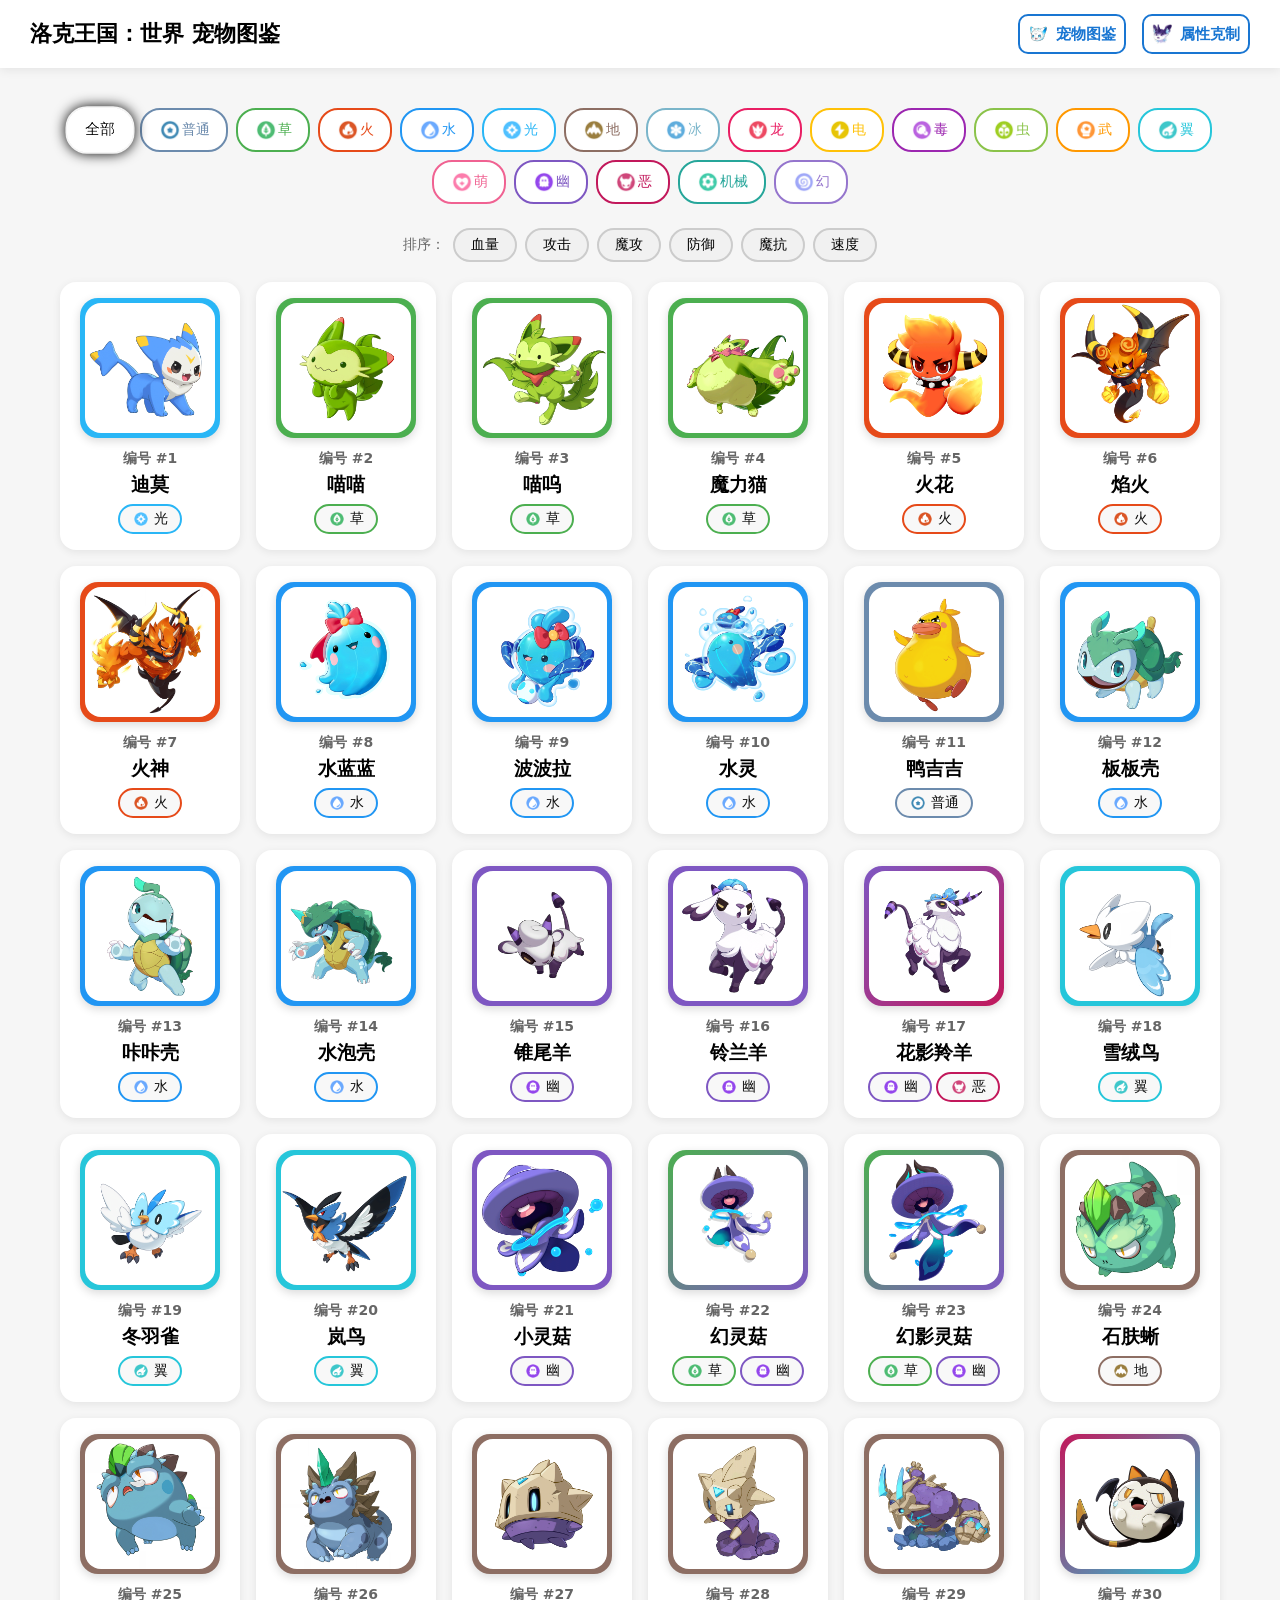
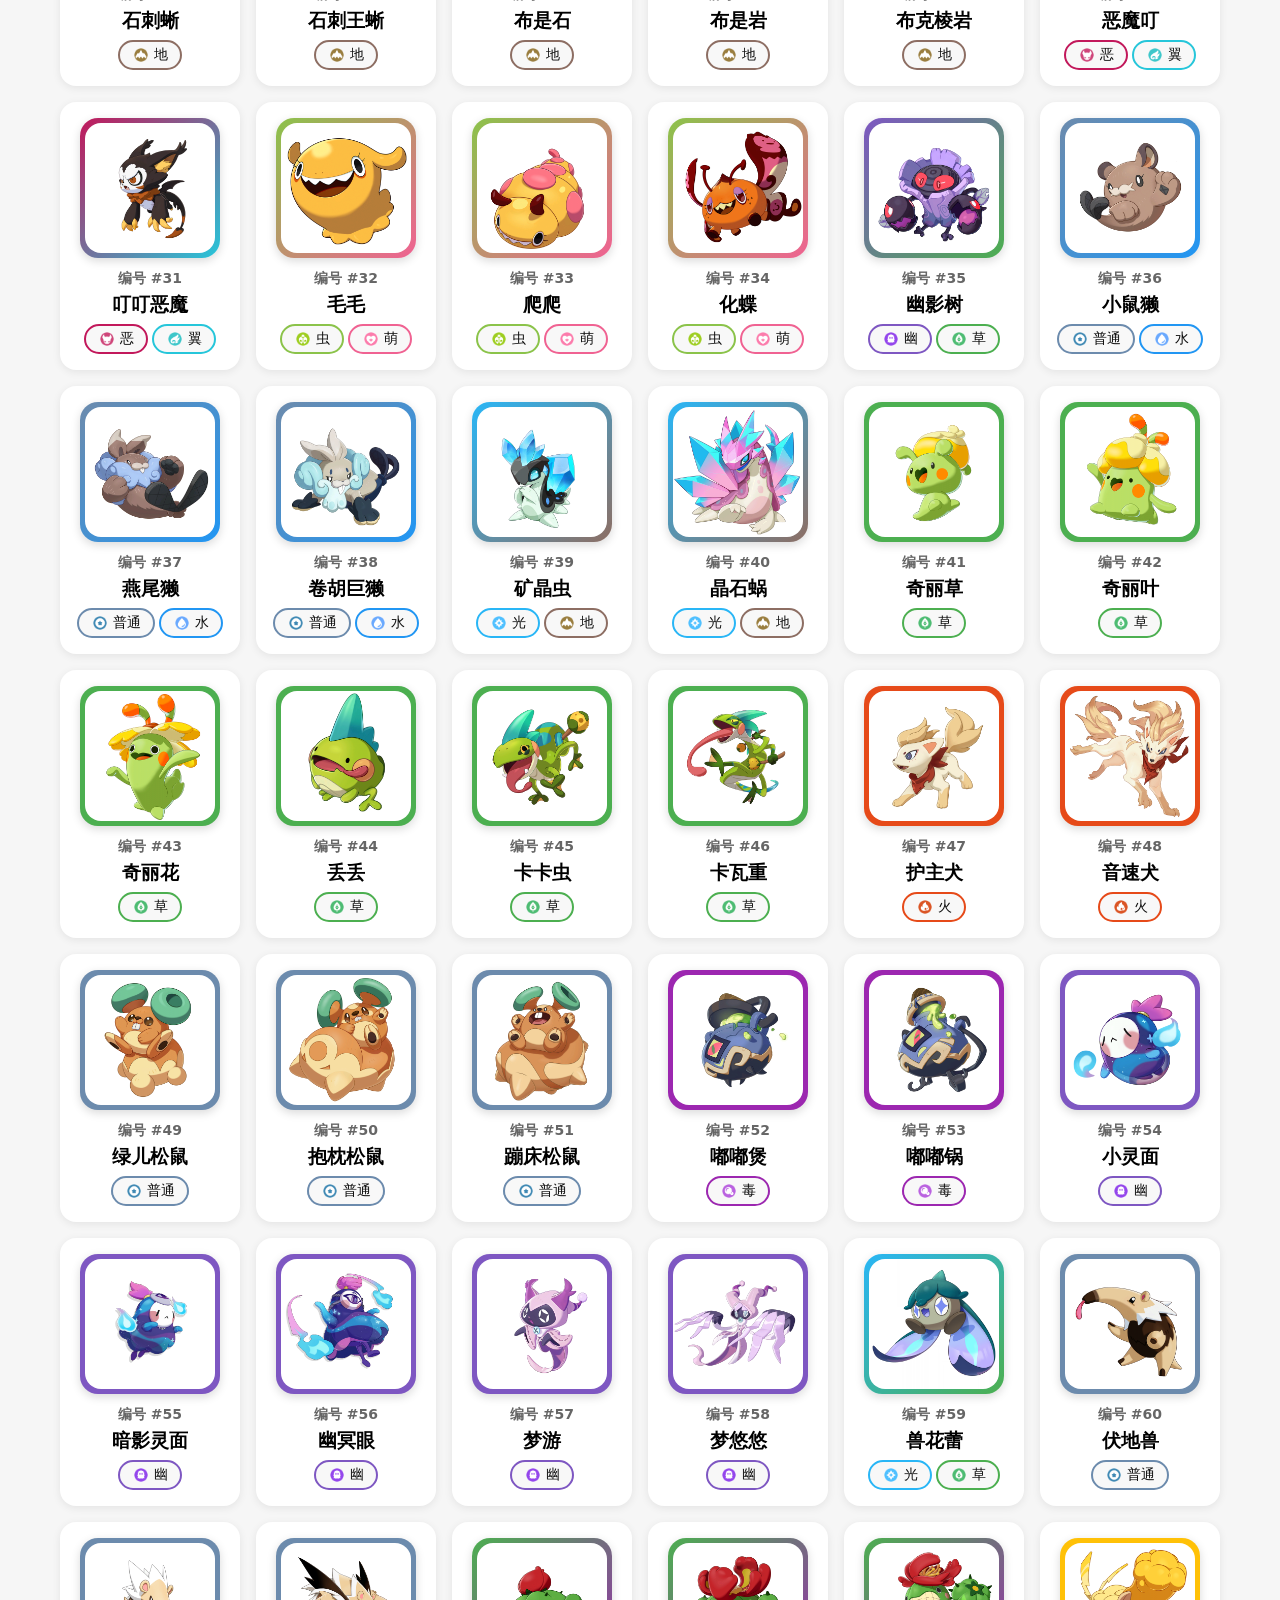
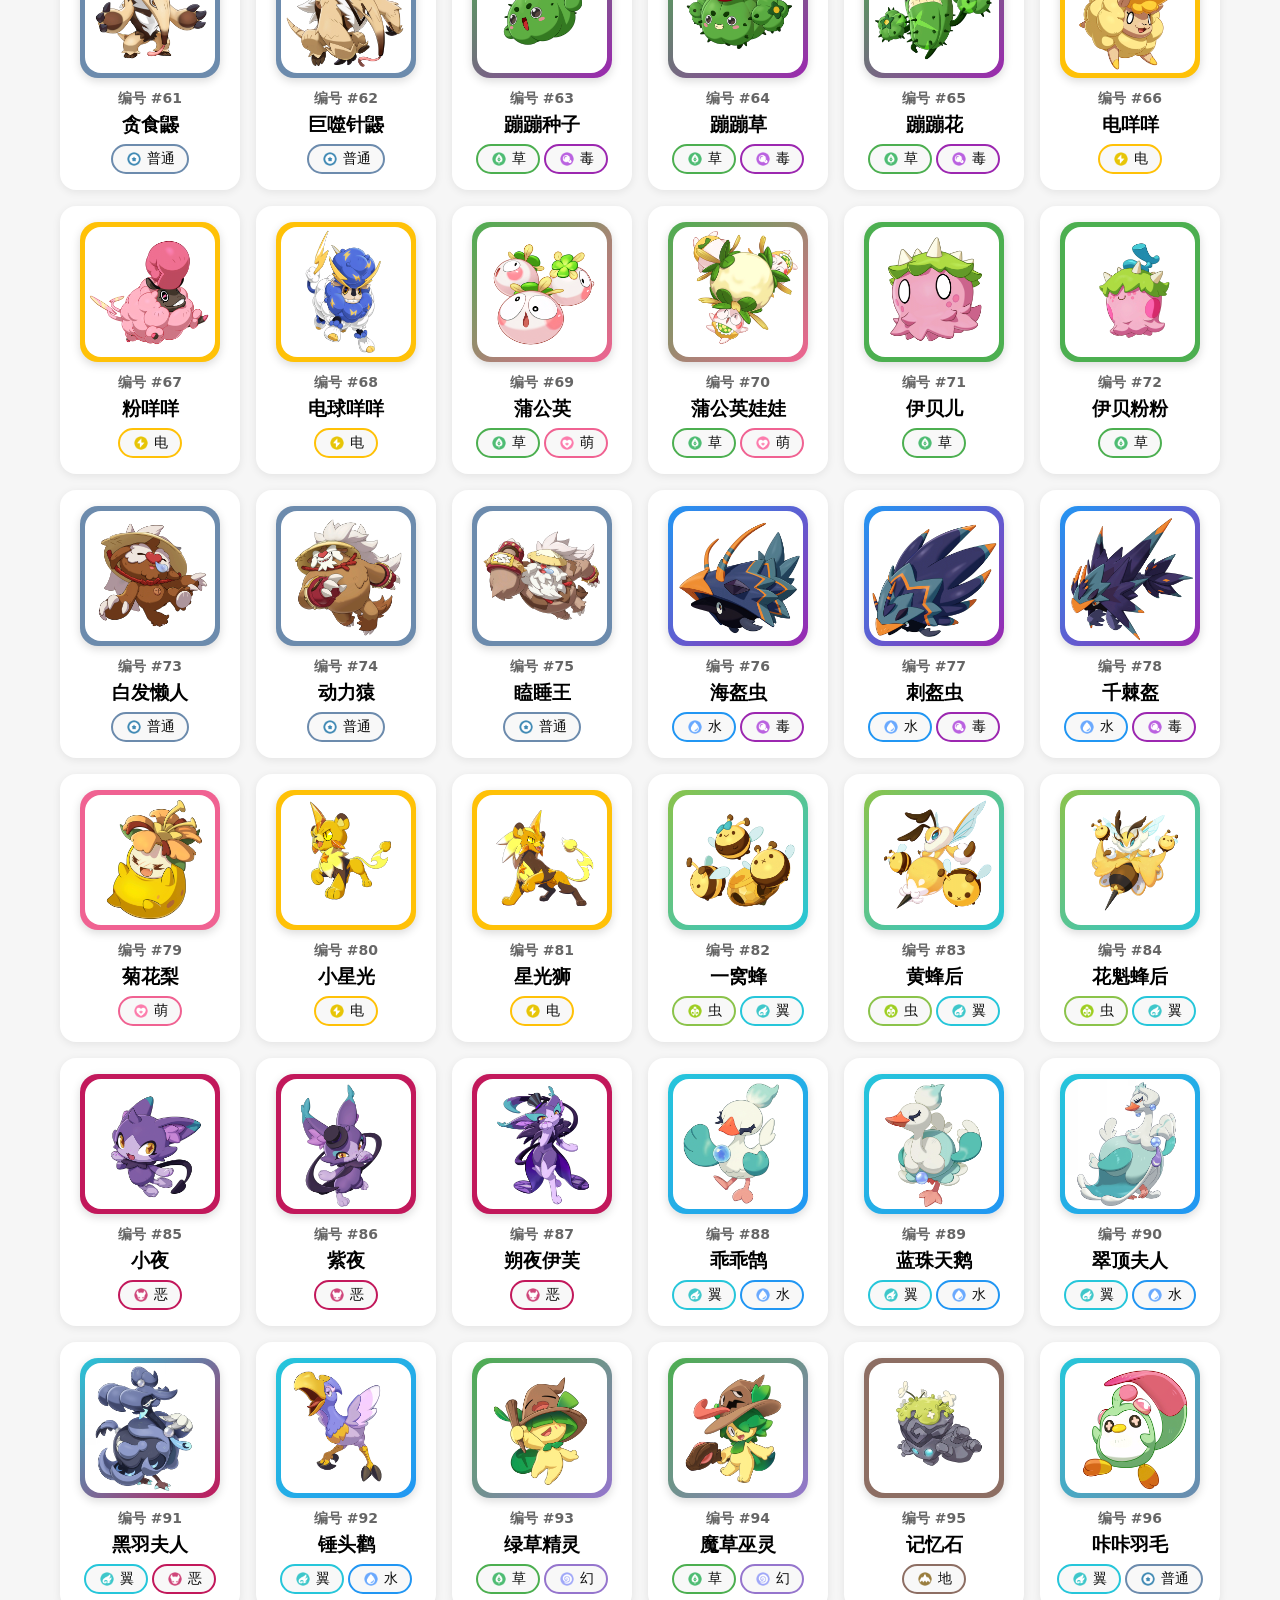
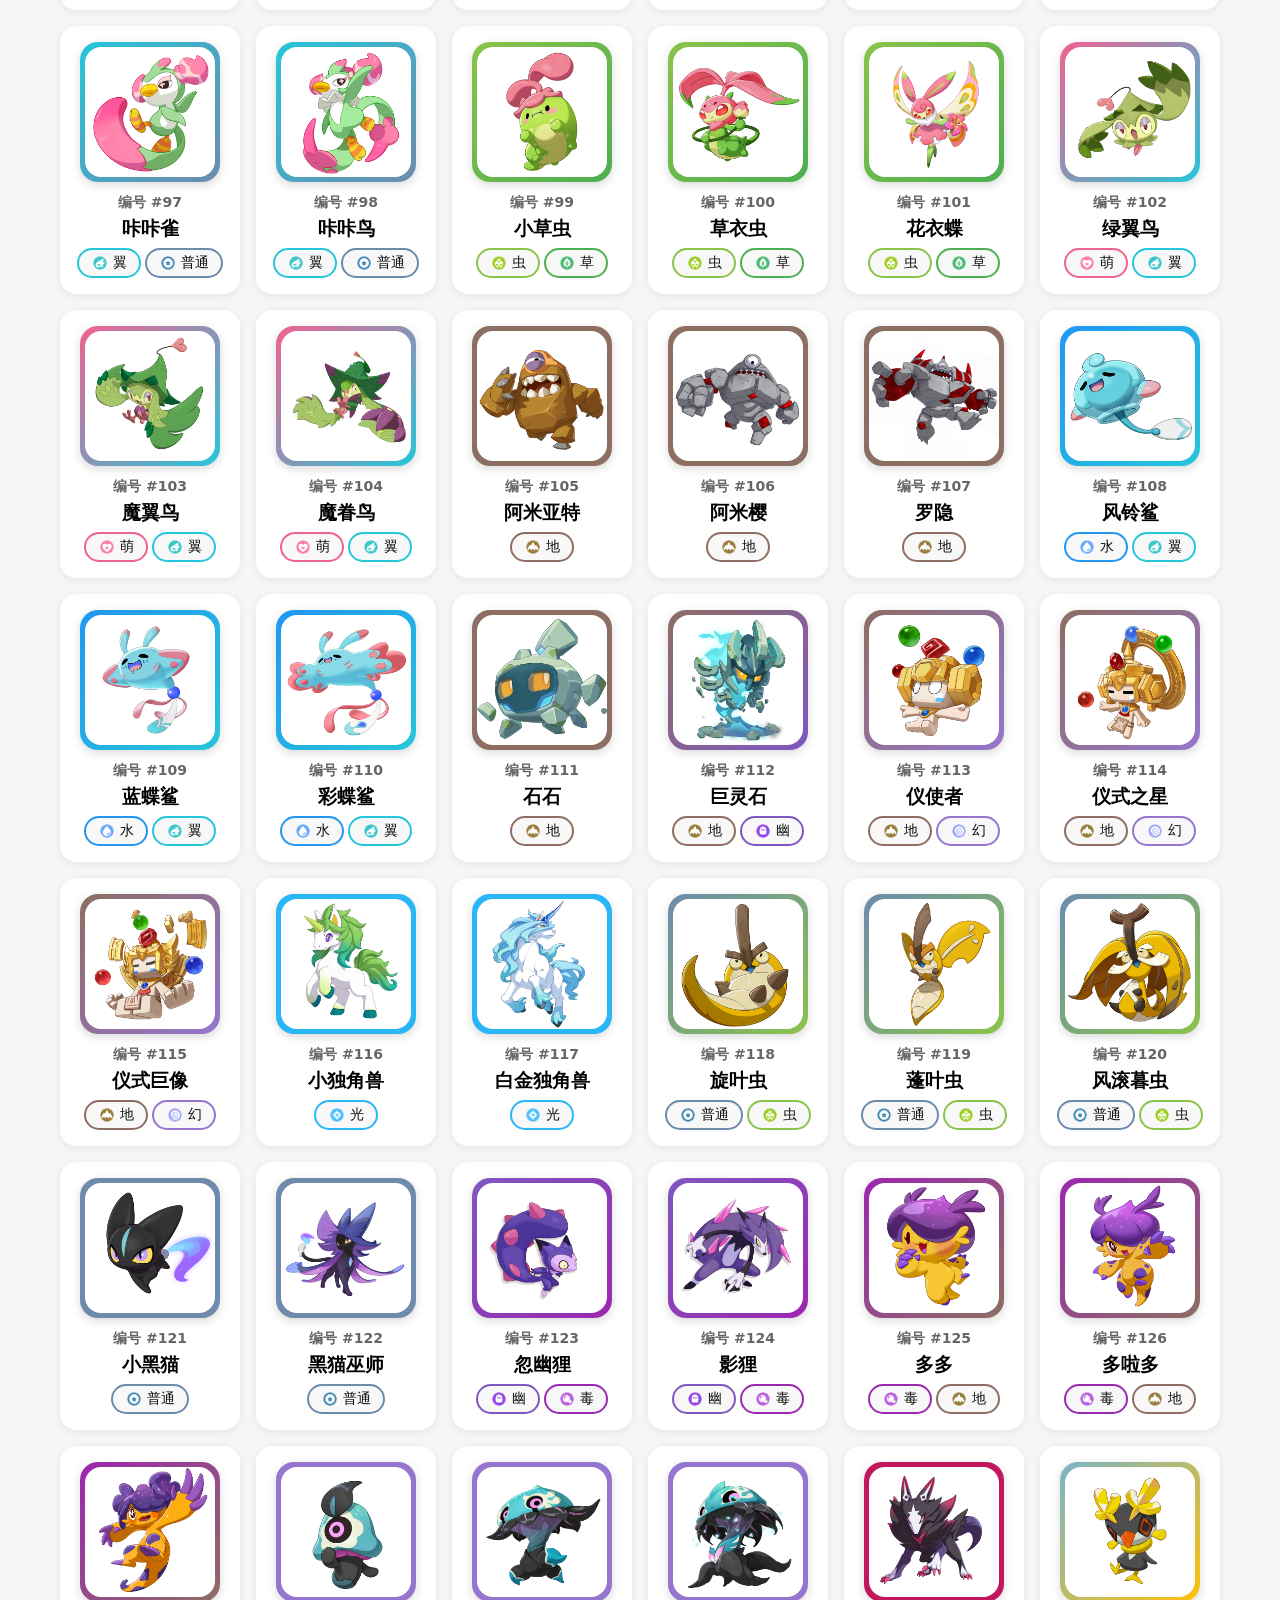
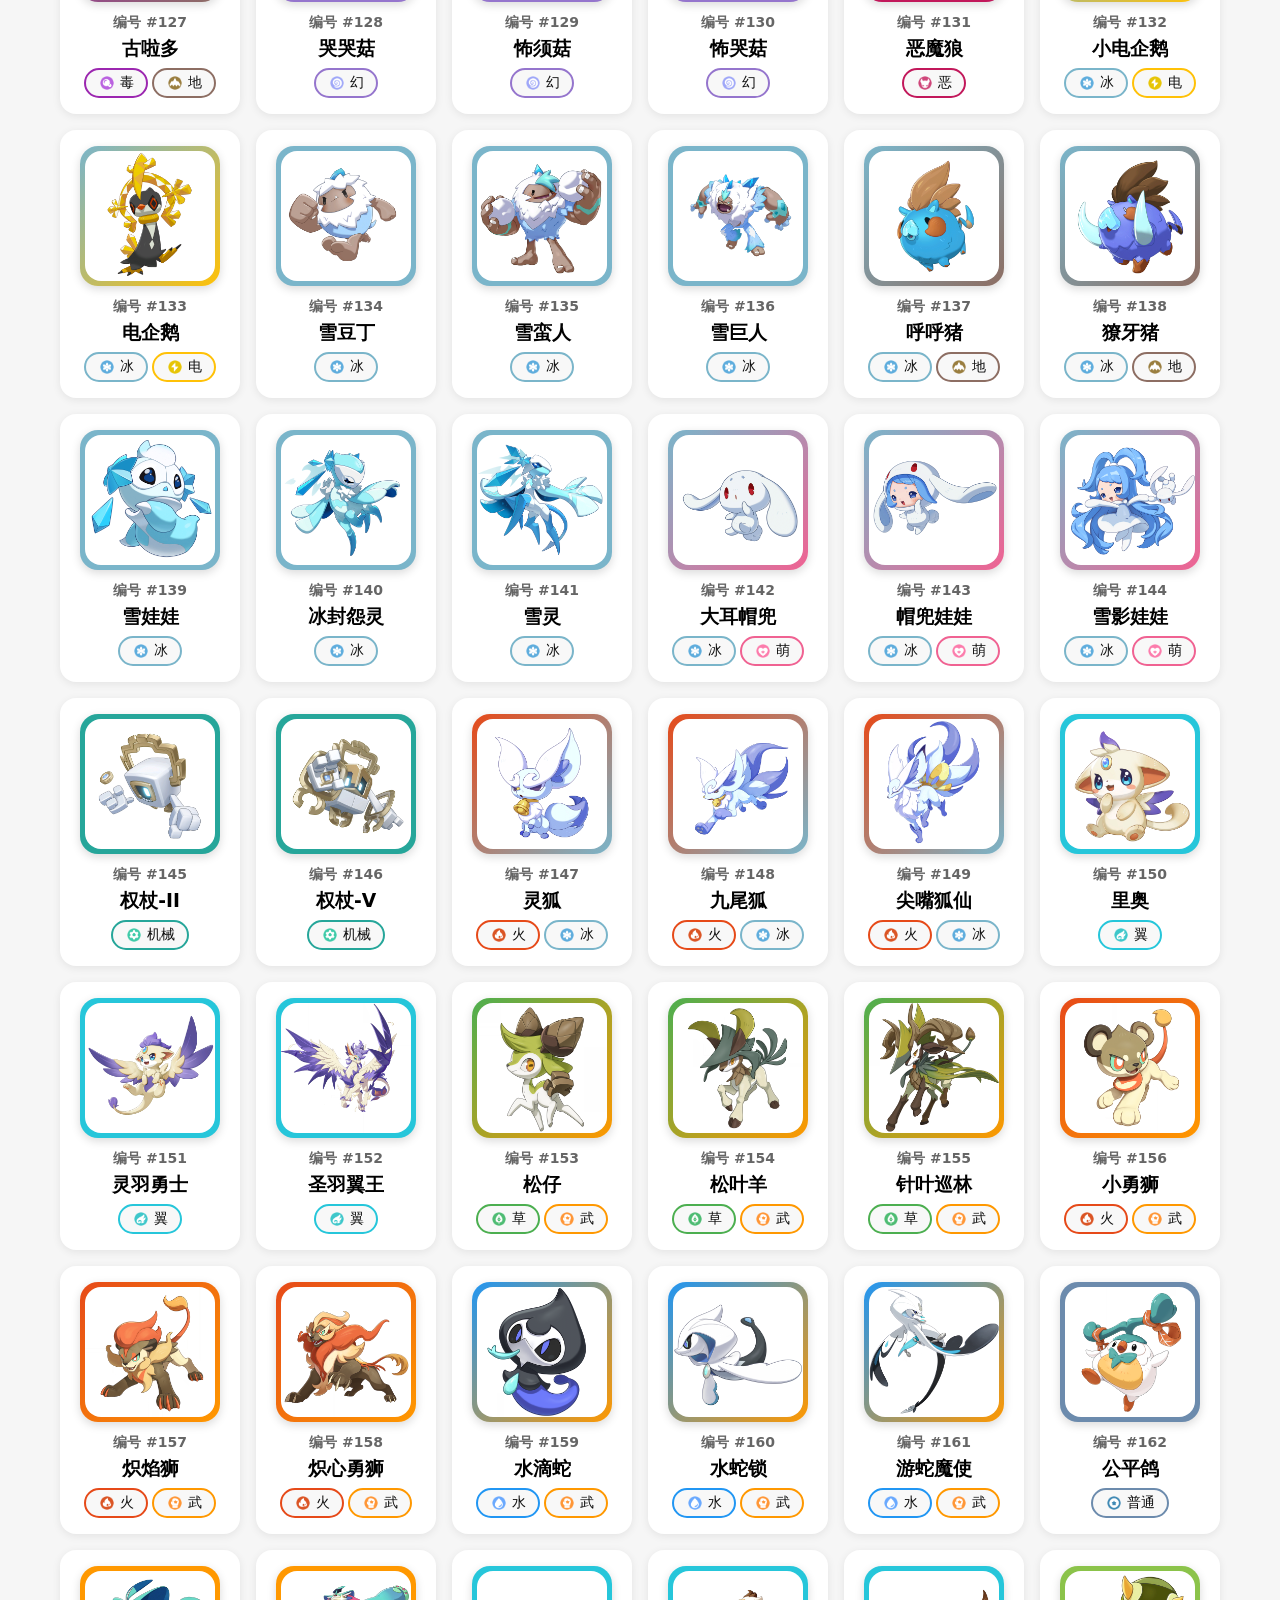
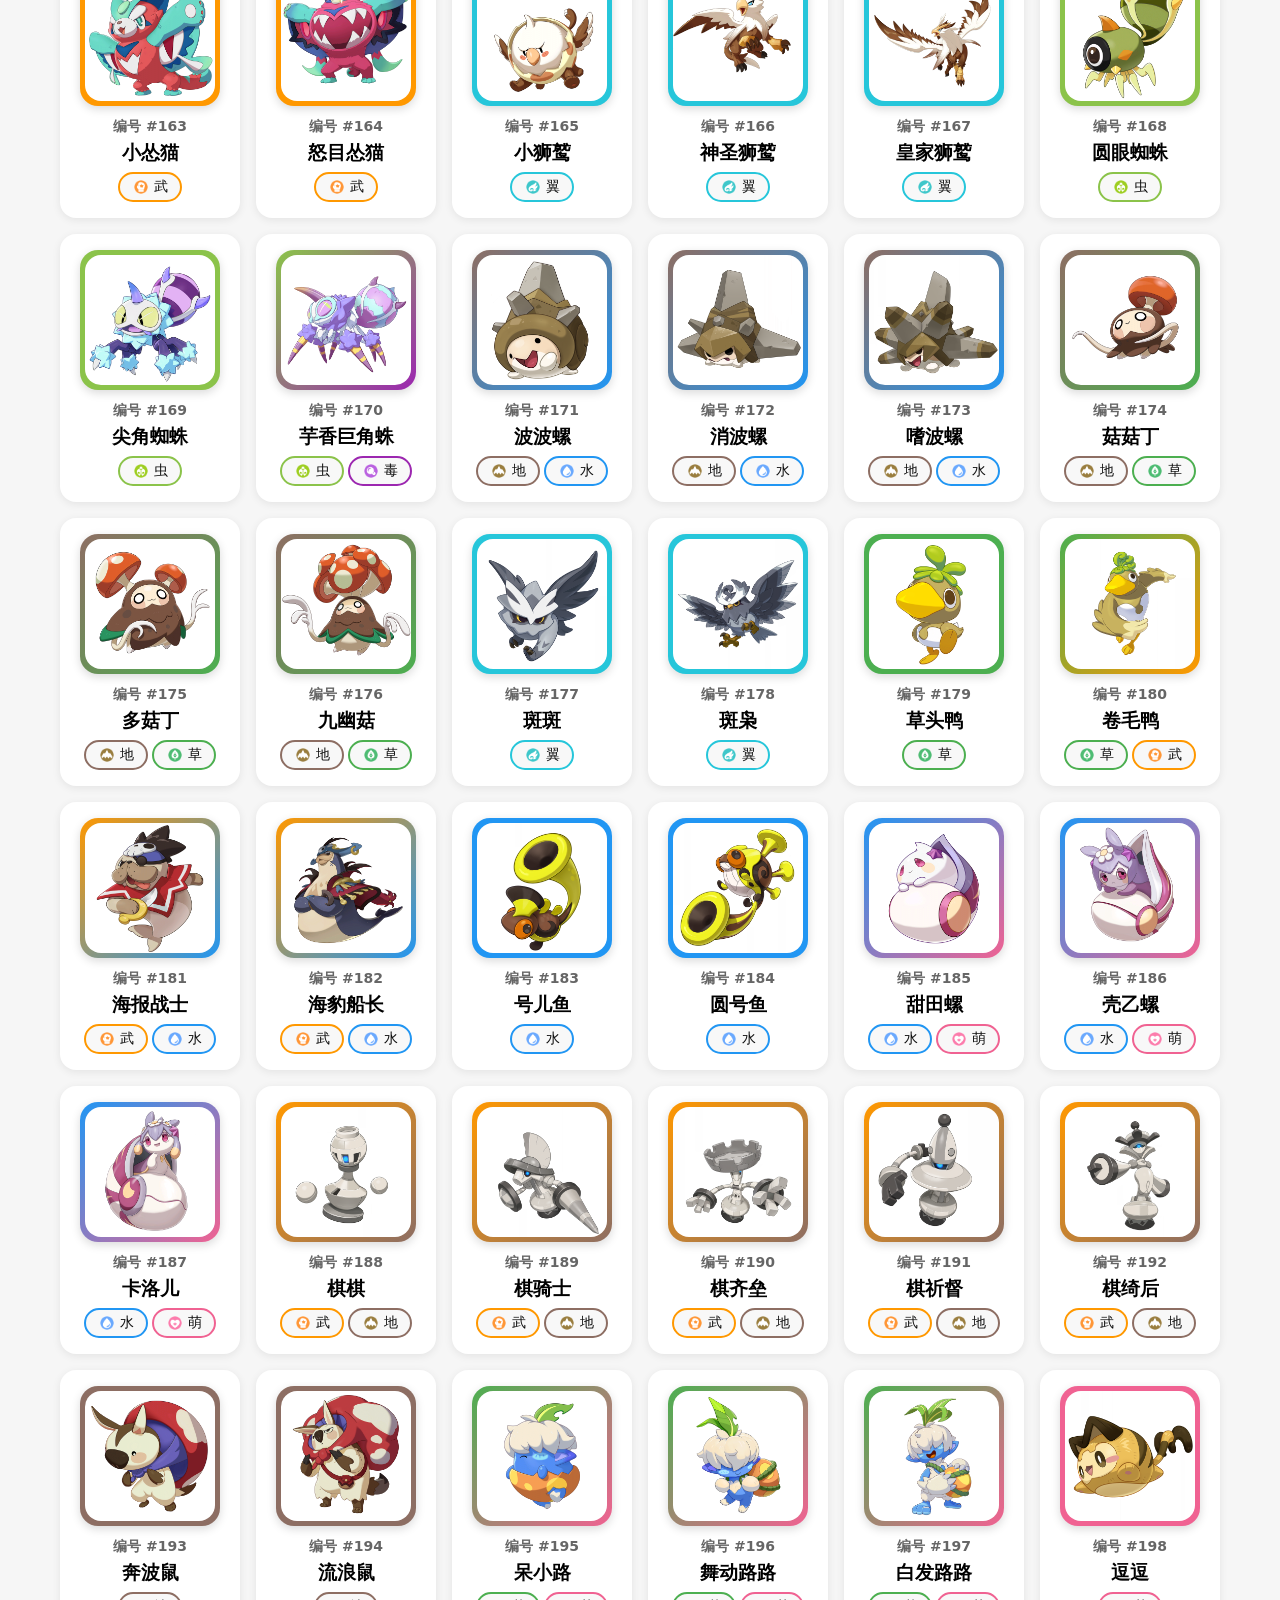
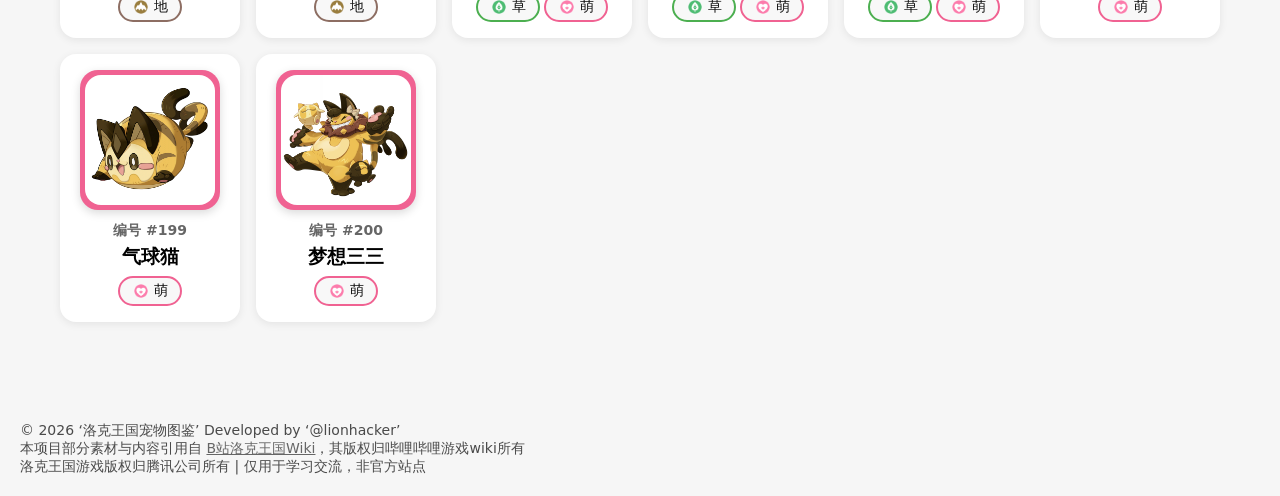
==== pet/index.html @ 96284b3b "11" ====
<!DOCTYPE html>
<html lang="zh-CN">
<head>
  <meta charset="UTF-8">
  <meta name="viewport" content="width=device-width, initial-scale=1.0">
  <title>洛克王国：世界 宠物图鉴</title>
  <link rel="stylesheet" href="style.css">

  <!-- favicon 小图标 -->
  <link rel="icon" href="public/leologo/leo_favicon.png" type="image/png">
  <link rel="shortcut icon" href="public/leologo/leo_favicon.png" type="image/png">

</head>
<body>

<!-- 顶部导航：左侧标题 + 右侧菜单 -->
<div class="top-bar">
  <h1>洛克王国：世界 宠物图鉴</h1>

  <div class="top-menu">
    <button class="top-menu-btn" onclick="location.href='index.html'">
      <img src="public/leologo/pet_icon.png" class="menu-icon" alt="图鉴">
      宠物图鉴
    </button>
    <button class="top-menu-btn" onclick="location.href='weakness.html'">
       <img src="public/leologo/element_icon.png" class="menu-icon">属性克制
    </button>
  </div>
</div>

<!-- 内容区域 -->
<div class="content">
  <div class="page-container">
    <div class="filter-bar" id="filterBar"></div>
    <div class="sort-bar" id="sortBar"></div>
    <div class="pet-grid" id="petGrid"></div>
  </div>
</div>

<script src="load-pets.js"></script>

<script>
const petList = [...petList1, ...petList2, ...petList3, ...petList4, ...petList5, ...petList6, ...petList7, ...petList8, ...petList9, ...petList10,
  ...petList11, ...petList12, ...petList13, ...petList14, ...petList15, ...petList16, ...petList17, ...petList18, ...petList19, ...petList20
];

let currentFilter = "全部";
let currentSort = { field: null, dir: "desc" };

const sortOptions = [
  { field: "hp",  label: "血量" },
  { field: "atk", label: "攻击" },
  { field: "mat", label: "魔攻" },
  { field: "def", label: "防御" },
  { field: "mdf", label: "魔抗" },
  { field: "spd", label: "速度" },
];

renderFilters();
renderSortBar();
renderPets(petList);

function renderFilters() {
  const bar = document.getElementById("filterBar");
  bar.innerHTML = "";
  allElements.forEach(el => {
    const btn = document.createElement("button");
    btn.className = "filter-btn";
    if (el !== "全部" && elementColors[el]) {
      btn.style.backgroundColor = "#fff";
      btn.style.color = elementColors[el];
      btn.style.border = `2px solid ${elementColors[el]}`;
      btn.innerHTML = `<img src="public/icons/${el}.png" class="filter-icon">${el}`;
    } else {
      btn.textContent = el;
      btn.style.border = `2px solid #ccc`;
    }
    btn.onclick = () => {
      document.querySelectorAll(".filter-btn").forEach(b => b.classList.remove("active"));
      btn.classList.add("active");
      currentFilter = el;
      applyFilterAndSort();
    };
    bar.appendChild(btn);
  });
  bar.querySelector(".filter-btn").classList.add("active");
}

function renderSortBar() {
  const bar = document.getElementById("sortBar");
  bar.innerHTML = '<span class="sort-label">排序：</span>';
  sortOptions.forEach(opt => {
    const btn = document.createElement("button");
    btn.className = "sort-btn";
    btn.dataset.field = opt.field;
    btn.innerHTML = opt.label + ' <span class="sort-arrow"></span>';
    btn.onclick = () => {
      if (currentSort.field === opt.field) {
        currentSort.dir = currentSort.dir === "desc" ? "asc" : "desc";
      } else {
        currentSort.field = opt.field;
        currentSort.dir = "desc";
      }
      updateSortButtons();
      applyFilterAndSort();
    };
    bar.appendChild(btn);
  });
}

function updateSortButtons() {
  document.querySelectorAll(".sort-btn").forEach(btn => {
    const arrow = btn.querySelector(".sort-arrow");
    if (btn.dataset.field === currentSort.field) {
      btn.classList.add("active");
      arrow.textContent = currentSort.dir === "desc" ? " ↓" : " ↑";
    } else {
      btn.classList.remove("active");
      arrow.textContent = "";
    }
  });
}

function applyFilterAndSort() {
  let list = petList;
  if (currentFilter !== "全部") {
    list = list.filter(p => {
      const el = p.element;
      return Array.isArray(el) ? el.includes(currentFilter) : el === currentFilter;
    });
  }
  if (currentSort.field) {
    const f = currentSort.field;
    const dir = currentSort.dir === "desc" ? -1 : 1;
    list = [...list].sort((a, b) => ((a[f] ?? 0) - (b[f] ?? 0)) * dir);
  }
  renderPets(list);
}

function renderPets(pets) {
  const grid = document.getElementById("petGrid");
  grid.innerHTML = "";
  pets.forEach(pet => {
    const card = document.createElement("div");
    card.className = "small-card";
    const elems = Array.isArray(pet.element) ? pet.element : [pet.element];
    const bg = elems.length === 1 ? elementColors[elems[0]] : `linear-gradient(135deg, ${elementColors[elems[0]]}, ${elementColors[elems[1]]})`;
    const statLabel = currentSort.field
      ? `<div class="card-sort-stat">${sortOptions.find(o=>o.field===currentSort.field).label} ${pet[currentSort.field] ?? "—"}</div>`
      : "";
    card.innerHTML = `
    <div class="avatar-box" style="background:${bg}">
      <img class="avatar" src="public/images/${pet.id}.png" alt="${pet.name}">
    </div>
    <h4>编号 #${pet.id}</h4>
    <h3>${pet.name}</h3>
    ${statLabel}
    <div style="display:flex;gap:4px;justify-content:center;margin-top:6px;flex-wrap:wrap">
      ${elems.map(e => `
      <span class="element" style="background:#f8f8f8; border:2px solid ${elementColors[e]}; color:#0e0e0e; display:inline-flex; align-items:center; gap:4px;">
        <img src="public/icons/${e}.png" class="element-icon">
        ${e}
      </span>
      `).join('')}
    </div>
  `;
    card.onclick = () => location.href = `detail.html?id=${pet.id}`;
    grid.appendChild(card);
  });
}

function filterPets(type) {
  currentFilter = type;
  applyFilterAndSort();
}
</script>

<!-- 版权声明 -->
<footer class="footer">
  <p>© 2026 ‘洛克王国宠物图鉴’ Developed by ‘@lionhacker’</p>
  <p>本项目部分素材与内容引用自 <a href="https://wiki.biligame.com/rocom/" target="_blank" style="color:#666;text-decoration:underline;">B站洛克王国Wiki</a>，其版权归哔哩哔哩游戏wiki所有</p>
  <p>洛克王国游戏版权归腾讯公司所有 | 仅用于学习交流，非官方站点</p>
</footer>

</body>
</html>
---- pet/style.css ----
/* ====================================== */
/* 全局基础样式 */
/* ====================================== */
* {
    margin: 0;
    padding: 0;
    box-sizing: border-box;
    font-family: system-ui, sans-serif;
}

body {
    background: #f6f6f6; /* 页面整体背景色 */
}

/* 页面最大宽度容器（居中） */
.page-container {
    max-width: 1200px;
    margin: 0 auto;
    padding: 20px;
}

/* ====================================== */
/* 顶部导航栏（左侧标题 + 右侧菜单） */
/* ====================================== */
.top-bar {
    display: flex;
    justify-content: space-between; /* 左右分开 */
    align-items: center;
    padding: 14px 30px;
    background: #fff;
    box-shadow: 0 2px 10px rgba(0, 0, 0, 0.08);
    position: sticky; /* 顶部悬浮 */
    top: 0;
    z-index: 99;
}

.top-bar h1 {
    font-size: 22px;
    margin: 0;
}

/* 顶部右侧菜单 */
.top-menu {
    display: flex;
    align-items: center;
    gap: 16px;
}

.top-menu-btn {
  display: flex;
  align-items: center;
  gap: 8px;
  padding: 8px;
  background: #fff;
  border: 2px solid #1976d2;
  color: #1976d2;
  border-radius: 10px;
  font-weight: bold;
  font-size: 15px;
  cursor: pointer;
  white-space: nowrap;
}
.top-menu-btn:hover {
  background: #f0f7ff;
}

.menu-icon {
    width: 20px;
    height: 20px;
    object-fit: contain;
}

/* ====================================== */
/* 主页内容区域 */
/* ====================================== */
.content {
    flex: 1;
    padding: 20px;
    overflow: auto;
}

/* ====================================== */
/* 宠物卡片样式 */
/* ====================================== */
.small-card {
    width: 100%;
    padding: 16px;
    background: #fff;
    border-radius: 16px;
    box-shadow: 0 2px 8px rgba(0, 0, 0, .08);
    cursor: pointer;
    transition: .2s;
}

.small-card:hover {
    transform: translateY(-4px); /* 悬浮上移效果 */
}

/* 宠物图片 */
.avatar {
    width: 130px;
    height: 130px;
    border-radius: 16px;
    object-fit: cover;
    background: #fff;
    display: block;
}

/* 宠物图片外框 */
.avatar-box {
    border-radius: 18px;
    padding: 5px;
    box-shadow: 0 3px 10px rgba(0, 0, 0, .15);
    width: fit-content;
    margin: 0 auto 12px;
}

/* 宠物卡片网格布局 */
.pet-grid {
    display: grid;
    grid-template-columns: repeat(auto-fill, minmax(160px, 1fr));
    gap: 16px;
    justify-content: center;
}

/* 卡片标题 */
.small-card h3 {
    text-align: center;
    width: 100%;
    margin: 4px 0 4px;
}

/* 卡片编号 */
.small-card h4 {
    font-size: 14px;
    color: #666;
    text-align: center;
    width: 100%;
}

/* ====================================== */
/* 属性标签样式 */
/* ====================================== */
.element {
    padding: 4px 12px;
    border-radius: 16px;
    color: #fff;
    font-size: 14px;
}

.element-icon {
    width: 18px;
    height: 18px;
    object-fit: contain;
    vertical-align: middle;
}

/* ====================================== */
/* 筛选栏样式 */
/* ====================================== */
.filter-bar {
    display: flex;
    flex-wrap: wrap;
    gap: 8px;
    justify-content: center;
    margin-bottom: 24px;
}

.filter-btn {
    padding: 8px 16px;
    font-size: 14px;
    border-radius: 20px;
    border: none;
    background: #f1f1f1;
    cursor: pointer;
    display: inline-flex;
    align-items: center;
    justify-content: center;
}

.filter-btn.active {
  filter: brightness(1.2);
  transform: scale(1.08);
  box-shadow: 0 0 12px currentColor;
}

.filter-icon {
    width: 24px;
    height: 24px;
    object-fit: contain;
}

.filter-btn:hover {
    filter: brightness(1.15);
    transform: scale(1.04);
}

/* ====================================== */
/* 排序栏样式 */
/* ====================================== */
.sort-bar {
    display: flex;
    flex-wrap: wrap;
    align-items: center;
    gap: 8px;
    justify-content: center;
    margin-bottom: 20px;
}

.sort-label {
    font-size: 14px;
    color: #666;
    font-weight: 500;
}

.sort-btn {
    padding: 6px 16px;
    font-size: 14px;
    border-radius: 20px;
    border: 2px solid #ccc;
    background: #f1f1f1;
    cursor: pointer;
    display: inline-flex;
    align-items: center;
    transition: .15s;
    font-weight: 500;
}

.sort-btn:hover {
    border-color: #1976d2;
    color: #1976d2;
    background: #f0f7ff;
}

.sort-btn.active {
    border-color: #1976d2;
    background: #1976d2;
    color: #fff;
    box-shadow: 0 2px 8px rgba(25, 118, 210, 0.35);
}

.sort-arrow {
    font-size: 13px;
}

.card-sort-stat {
    text-align: center;
    font-size: 13px;
    color: #1976d2;
    font-weight: bold;
    margin: 2px 0;
}

/* ====================================== */
/* 宠物详情页 整体样式 */
/* ====================================== */
.back-btn {
    padding: 8px 16px;
    border-radius: 12px;
    border: none;
    background: #333;
    color: #fff;
    cursor: pointer;
    margin-bottom: 20px;
    display: inline-block;
    text-decoration: none;
}

/* 详情页黑色卡片 */
.detail-card {
    background: #1a1a1d;
    color: #fff;
    padding: 36px;
    border-radius: 20px;
    max-width: 960px;
    margin: 0 auto;
    width: 100%;
}

/* 详情页布局：左右分栏 */
.pet-layout {
    display: flex;
    gap: 40px;
    align-items: flex-start;
    width: 100%;
}

.left-section {
    flex: 1;
    min-width: 0;
    width: 100%;
}

.right-section {
    flex: 1;
    min-width: 0;
    width: 100%;
}

.left-section h3,
.right-section h3,
.middle-section h3 {
    width: 100%;
    font-size: 18px;
    margin-bottom: 12px;
    padding-bottom: 6px;
    border-bottom: 1px solid #444;
}

/* ====================================== */
/* 宠物名称 + 属性行 */
/* ====================================== */
.name-row {
    display: flex;
    align-items: center;
    justify-content: center;
    gap: 10px;
    margin: 12px 0;
}

.pet-name {
    font-size: 24px;
}

/* ====================================== */
/* 特性（天赋）模块 */
/* ====================================== */
.trait-box {
    background: #2a2a2e;
    padding: 12px;
    border-radius: 10px;
    width: 100%;
    text-align: left;
    align-items: center;
}

.trait-name {
    font-weight: bold;
    font-size: 16px;
}

.trait-desc {
    font-size: 14px;
    color: #ccc;
    margin-top: 4px;
}

.trait-icon {
    width: 70px;
    height: 70px;
    object-fit: contain;
    vertical-align: middle;
}

/* ====================================== */
/* 种族值 3D 雷达图 */
/* ====================================== */
.stat-radar-3d {
    position: relative;
    width: 100%;
    height: 220px;
    display: flex;
    align-items: center;
    justify-content: center;
    background: #2a2a2e;
    border-radius: 20px;
    margin-bottom: 20px;
}

/* 六边形网格线 */
.radar-grid {
    position: absolute;
    width: 150px;
    height: 150px;
    background: repeating-conic-gradient(#8b8b8b 0 1deg, transparent 1deg 60deg);
    -webkit-mask: radial-gradient(circle 1px, transparent 99%, #fff 100%);
    mask: radial-gradient(circle 1px, transparent 99%, #fff 100%);
    border-radius: 50%;
    border: 2px solid #8b8b8b;
    z-index: 1;
}

/* 蓝色属性覆盖区域 */
.radar-area {
    position: absolute;
    width: 120px;
    height: 120px;
    clip-path: polygon(
        50% calc(50% - var(--hp)),
        calc(50% + var(--mat)*0.866) calc(50% - var(--mat)*0.5),
        calc(50% + var(--mdf)*0.866) calc(50% + var(--mdf)*0.5),
        50% calc(50% + var(--spd)),
        calc(50% - var(--def)*0.866) calc(50% + var(--def)*0.5),
        calc(50% - var(--atk)*0.866) calc(50% - var(--atk)*0.5)
    );
    background: #4a9eff;
    opacity: 0.6;
    z-index: 2;
}

/* 雷达图标注（血量、攻击等） */
.radar-label {
    position: absolute;
    font-size: 14px;
    color: #dddddd;
    font-weight: 500;
    z-index: 3;
    transform: translate(-50%, -50%);
    white-space: nowrap;
    width: max-content;
}

.label-hp  { top: 7.5%; left: 50%; }
.label-mat { top: 27.5%; left: 72.5%; }
.label-mdf { top: 72.5%; left: 72.5%; }
.label-spd { top: 92.5%; left: 50%; }
.label-def { top: 72.5%; left: 27.5%; }
.label-atk { top: 27.5%; left: 27.5%; }

/* 种族值下方数字长条 */
.stat-numbers-bar {
    background: #2a2a2e;
    padding: 10px 12px;
    border-radius: 10px;
    display: flex;
    justify-content: space-between;
    flex-wrap: wrap;
    gap: 6px;
    font-size: 13px;
    color: #eee;
}

/* ====================================== */
/* 技能列表样式 */
/* ====================================== */
.middle-section {
    margin-top: 30px;
    width: 100%;
}

.skills-grid {
    display: grid;
    grid-template-columns: 1fr 1fr;
    gap: 12px;
    width: 100%;
}

.skill-item {
    background: #2a2a2e;
    padding: 12px;
    border-radius: 8px;
    width: 100%;
    min-width: 0;
}

.skill-name {
    font-weight: bold;
    font-size: 15px;
}

.skill-icon {
    width: 50px;
    height: 50px;
    object-fit: contain;
    vertical-align: middle;
}

.skill-desc {
    font-size: 12px;
    color: #ccc;
    margin-top: 4px;
}

/* ====================================== */
/* 属性克制页面专用样式 */
/* ====================================== */
.weakness-layout {
  display: flex;
  width: 100%;
  min-height: 80vh;
  border-radius: 20px;
  overflow: hidden;
}

/* 左侧 30% */
.weakness-left {
  width: 30%;
  background: #1a1a1d;
  color: #fff;
  padding: 20px;
  border-right: 2px solid #333;
  padding: 20px;
  box-sizing: border-box;
}

/* 右侧 70% */
.weakness-right {
  width: 70%;
  background: #111;
  display: flex;
  align-items: center;
  justify-content: center;
  position: relative;
  padding: 20px;
  box-sizing: border-box;
}


/* 进攻/防守切换 */
.mode-bar {
  margin: 16px 0;
}
.mode-btn {
  padding: 8px 16px;
  margin: 0 4px;
  border-radius: 8px;
  border: 1px solid #666;
  background: #2a2a2e;
  color: #fff;
  cursor: pointer;
}
.mode-btn.active {
  background: #ff9f43;
}

/* 克制说明 */
.legend {
  position: absolute;
  top: 10px;
  left: 15px;
  display: flex;
  gap: 14px;
  font-size: 14px;
  color: #e5e5e5;
  z-index: 10;
  border: 1px solid #666;
  padding: 4px 8px;
  border-radius: 8px;
}
.legend-item {
  display: flex;
  align-items: center;
  gap: 6px;
}
.line {
  width: 16px;
  height: 3px;
  border-radius: 2px;
}
.line.very {
  background: #ff4444;
}
.line.not {
  background: #33bb55;
}

/* 环形布局容器 */
.circle-wrap {
  width: 100%;
  height: 100%;
  aspect-ratio: 1 / 1;
  position: relative;
  flex-shrink: 0;
}
.circle-center {
  position: absolute;
  left: 50%;
  top: 50%;
  width: 80px;
  height: 80px;
  transform: translate(-50%, -50%);
  display: flex;
  align-items: center;
  justify-content: center;
}
.center-img {
  width: 100%;
  height: 100%;
  object-fit: contain;
}
.circle-item {
  position: absolute;
  width: 70px;
  height: 70px;
  transform: translate(-50%, -50%);
}

/* 箭头线条基础样式 */
.arrow {
  position: absolute;
  width: 2px;
}

/* 克制箭头：红色 */
.arrow.very-effective {
  background: #ff5252;
}
/* 抵抗箭头：绿色 */
.arrow.not-effective {
  background: #4cd964;
}

/* 箭头三角（统一样式） */
.arrow-head {
  position: absolute;
  top: 0;
  left: -4px;
  width: 0;
  height: 0;
  border-left: 5px solid transparent;
  border-right: 5px solid transparent;
}
/* 红色箭头头 */
.arrow-head.very-effective {
  border-top: 10px solid #ff5252;
}
/* 绿色箭头头 */
.arrow-head.not-effective {
  border-top: 10px solid #4cd964;
}

/* ====================================== */
/* 底部版权信息 */
/* ====================================== */
.footer {
    text-align: left;
    padding: 20px;
    color: #4a4a4a;
    margin-top: 40px;
    font-size: 14px;
}


/* ====================================== */
/* 移动端响应式适配 */
/* ====================================== */
@media (max-width: 768px) {
    .pet-layout {
        flex-direction: column;
        align-items: center;
        width: 100%;
    }

    .detail-card {
        padding: 20px;
    }

    .left-section,
    .right-section {
        width: 100%;
    }

    .skills-grid {
        grid-template-columns: 1fr;
    }

    .weakness-layout {
    flex-direction: column;
    min-height: unset;
    }

    .weakness-left,
    .weakness-right {
        width: 100%;
    }
}
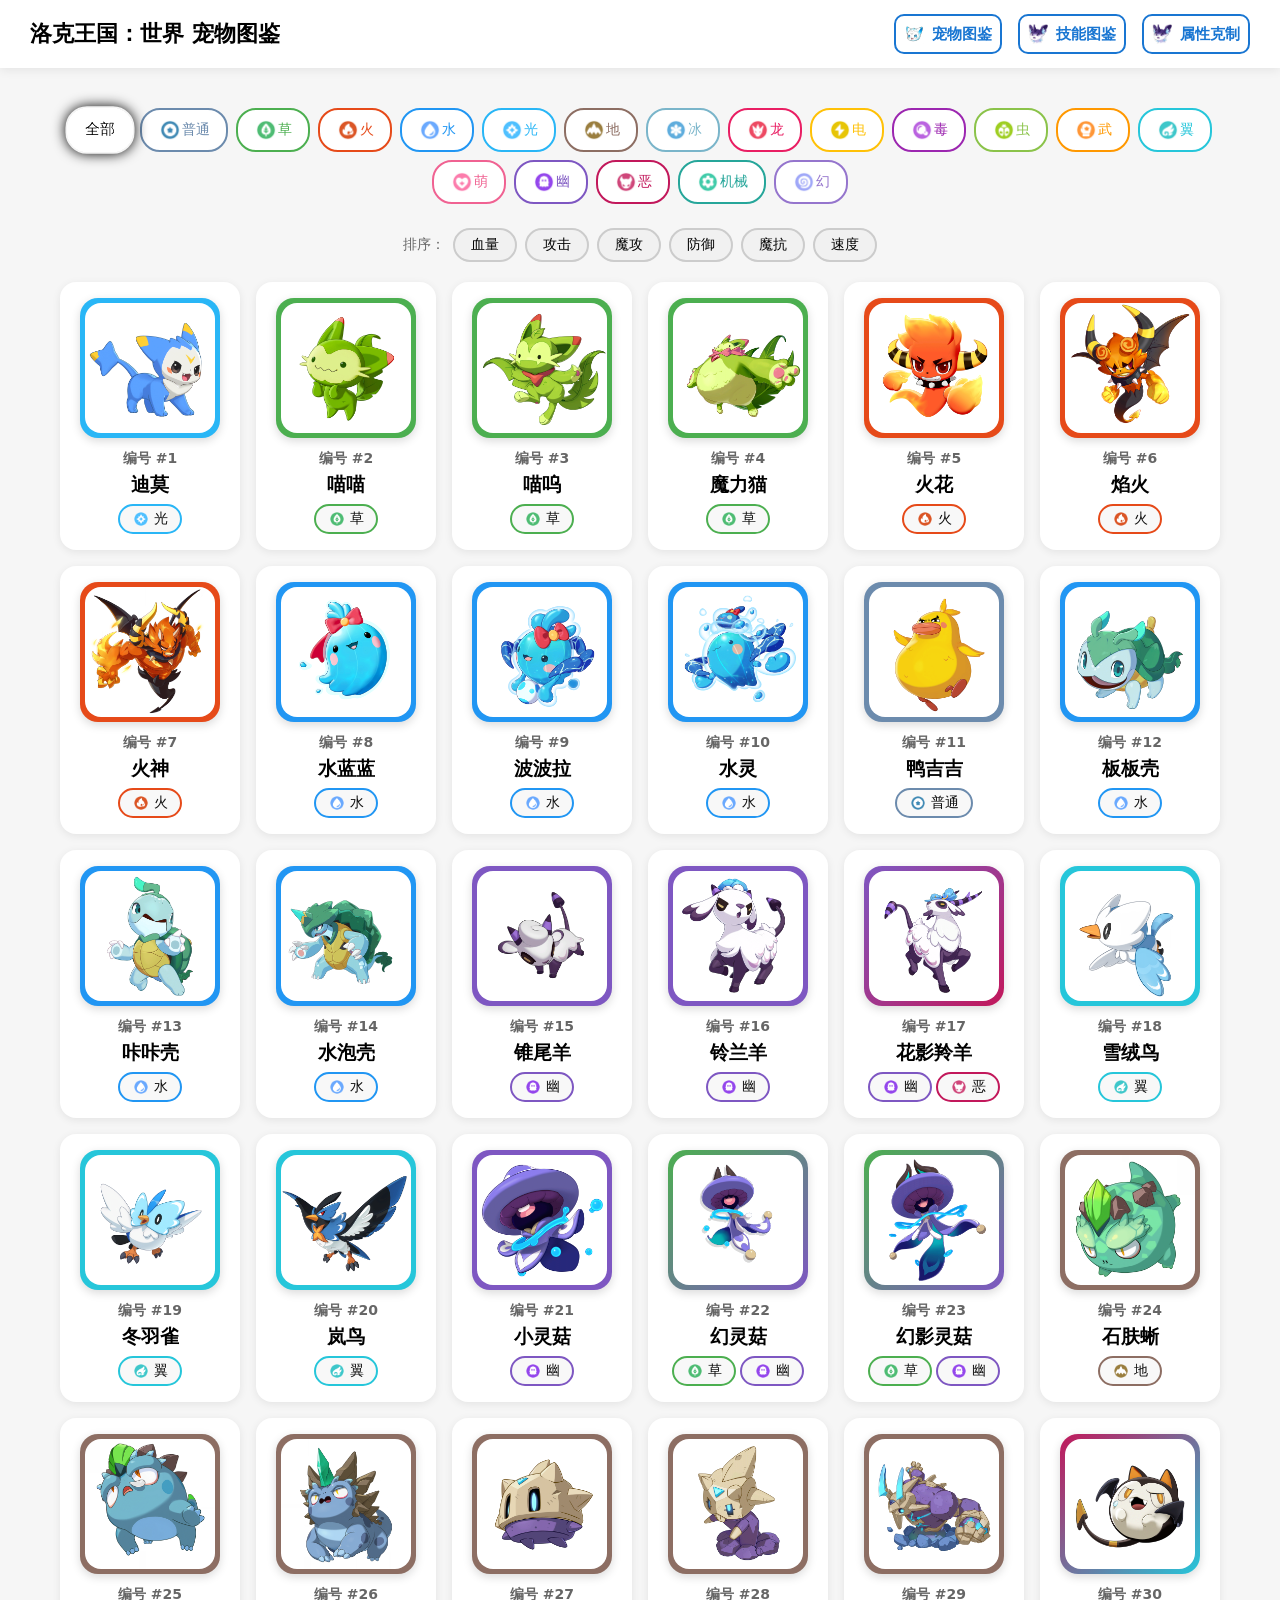
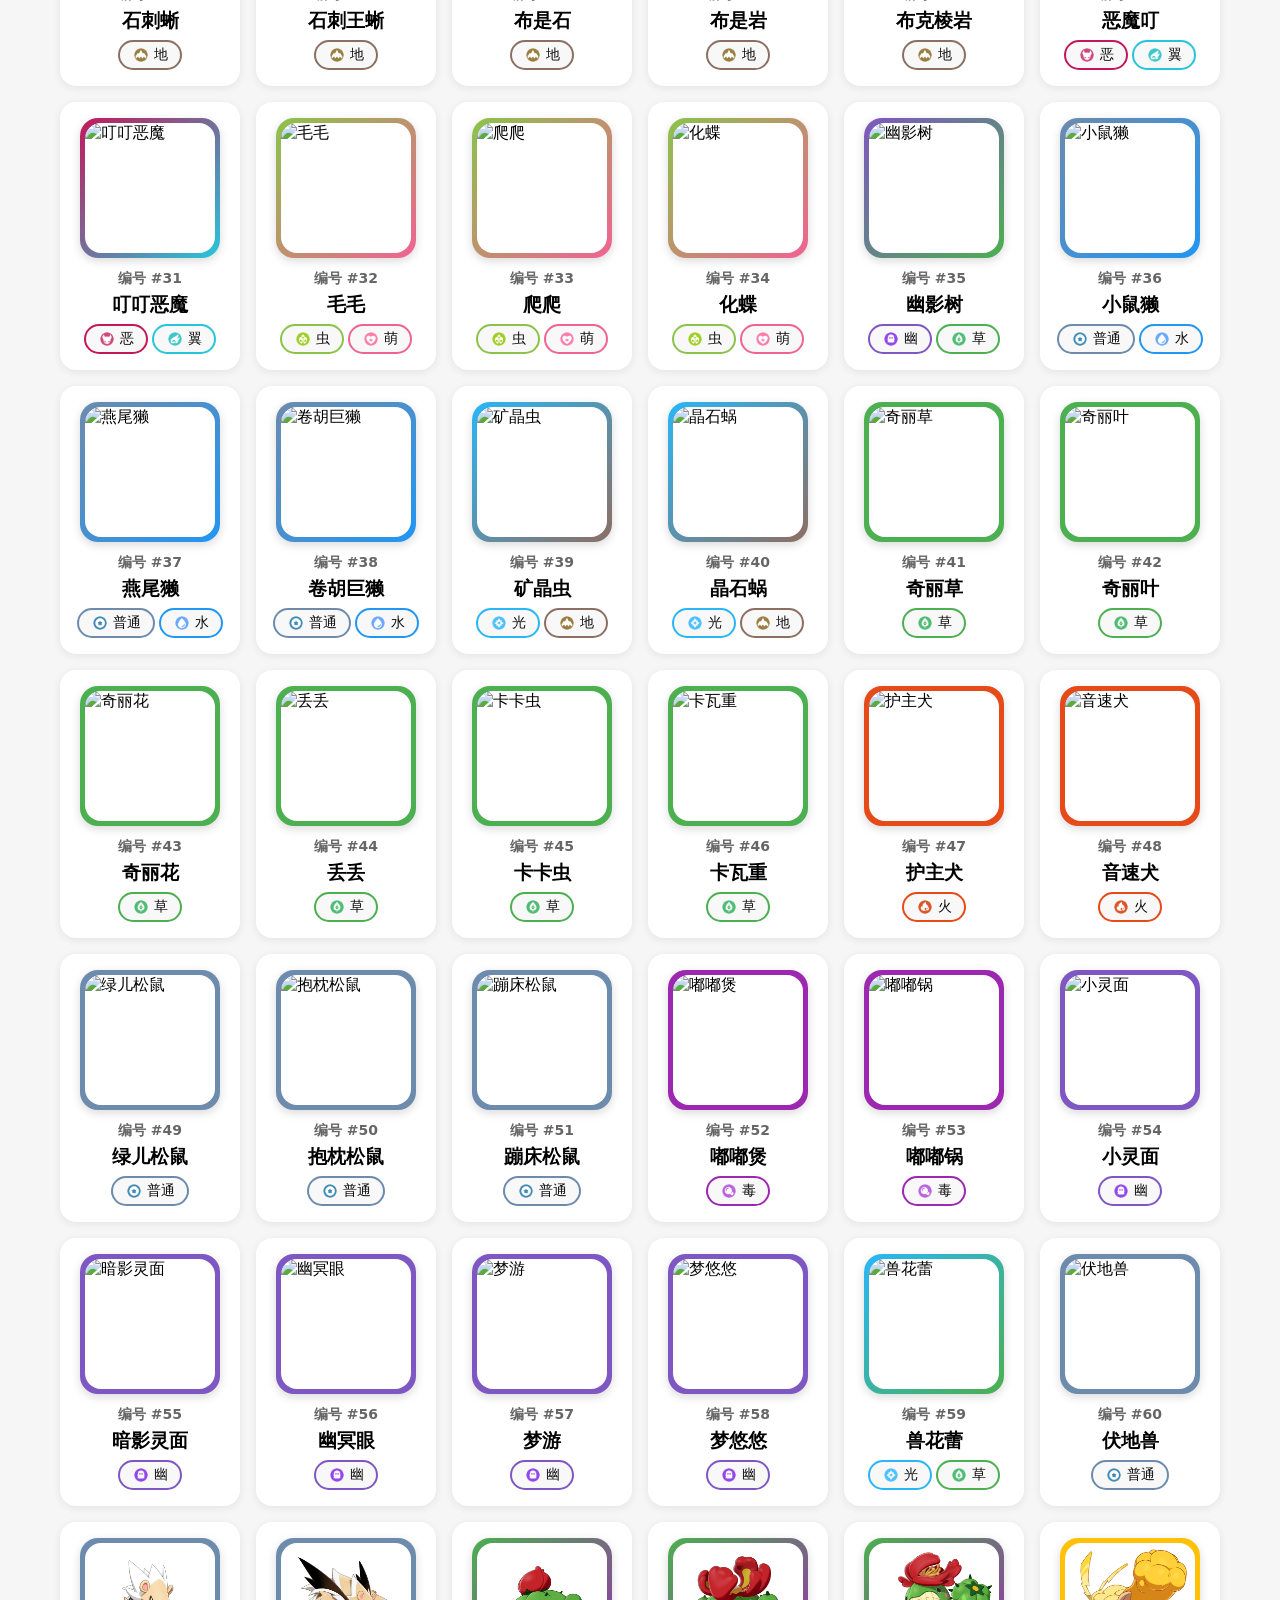
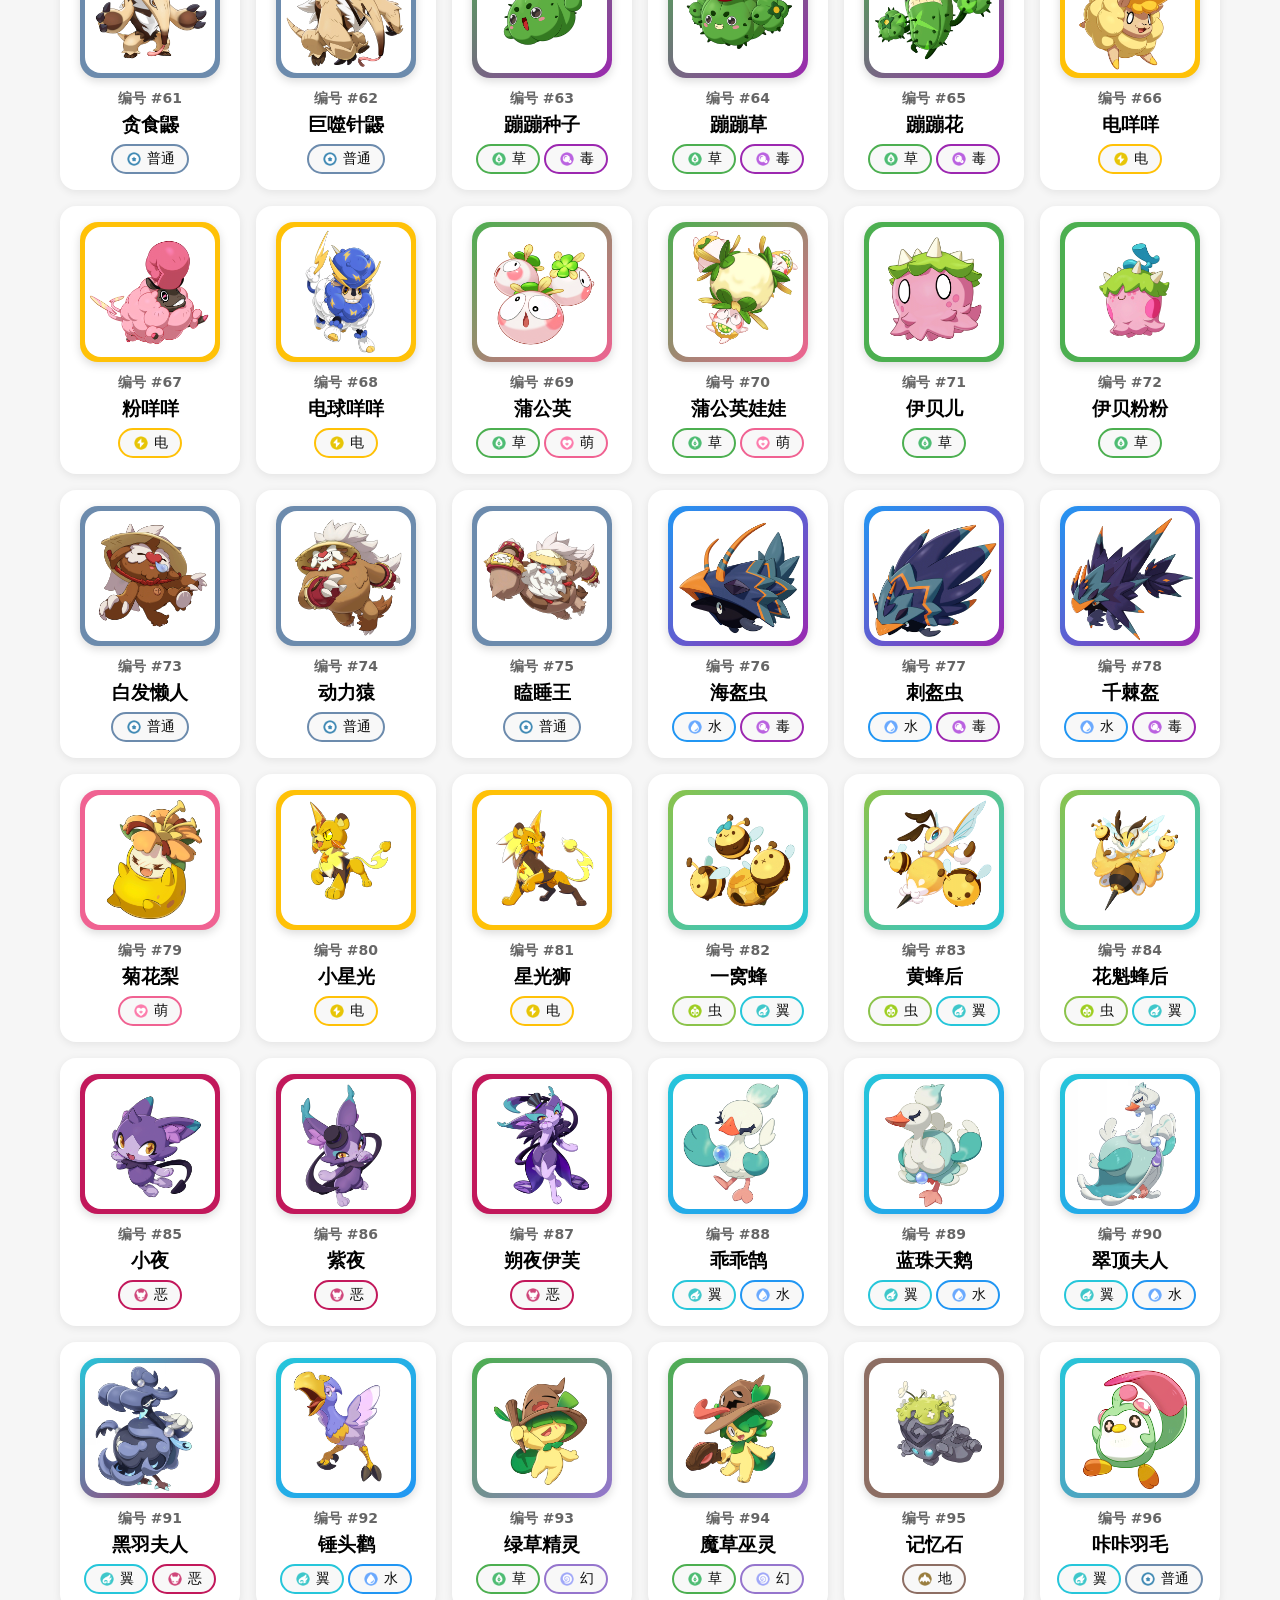
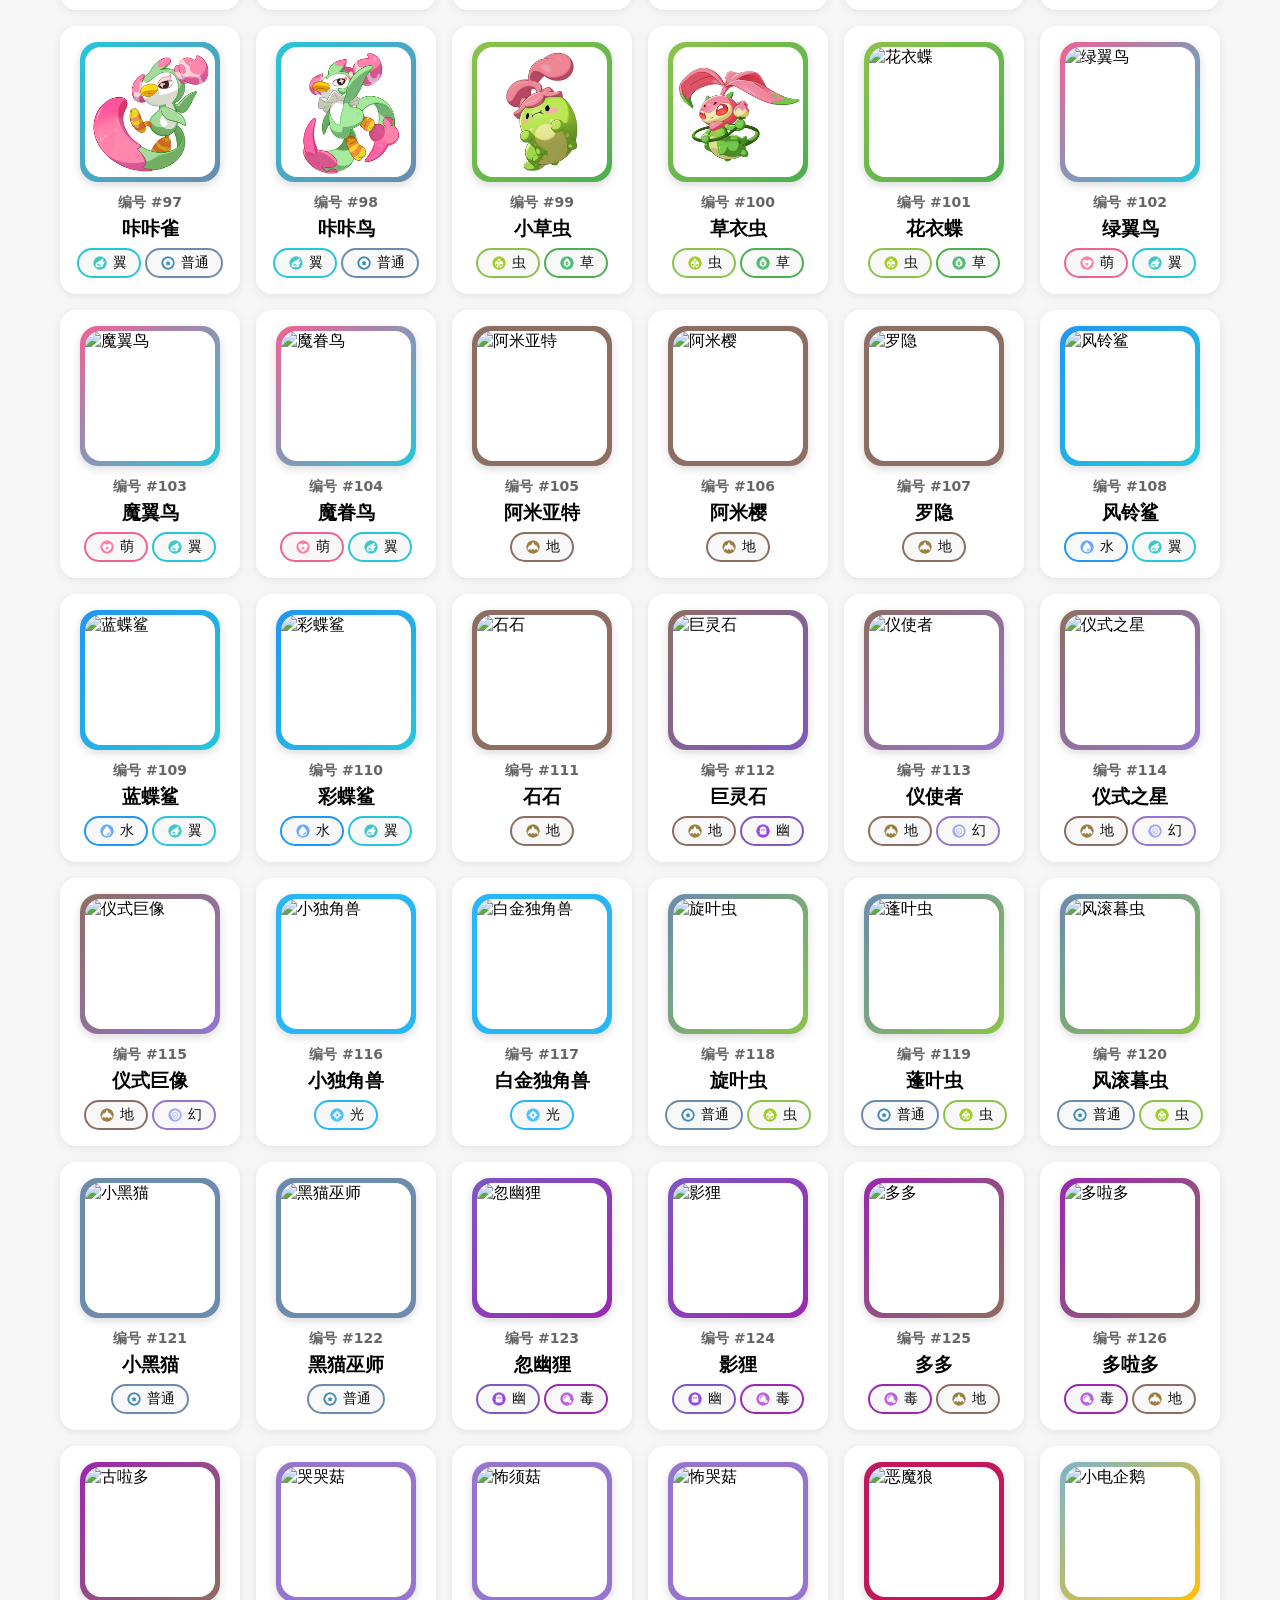
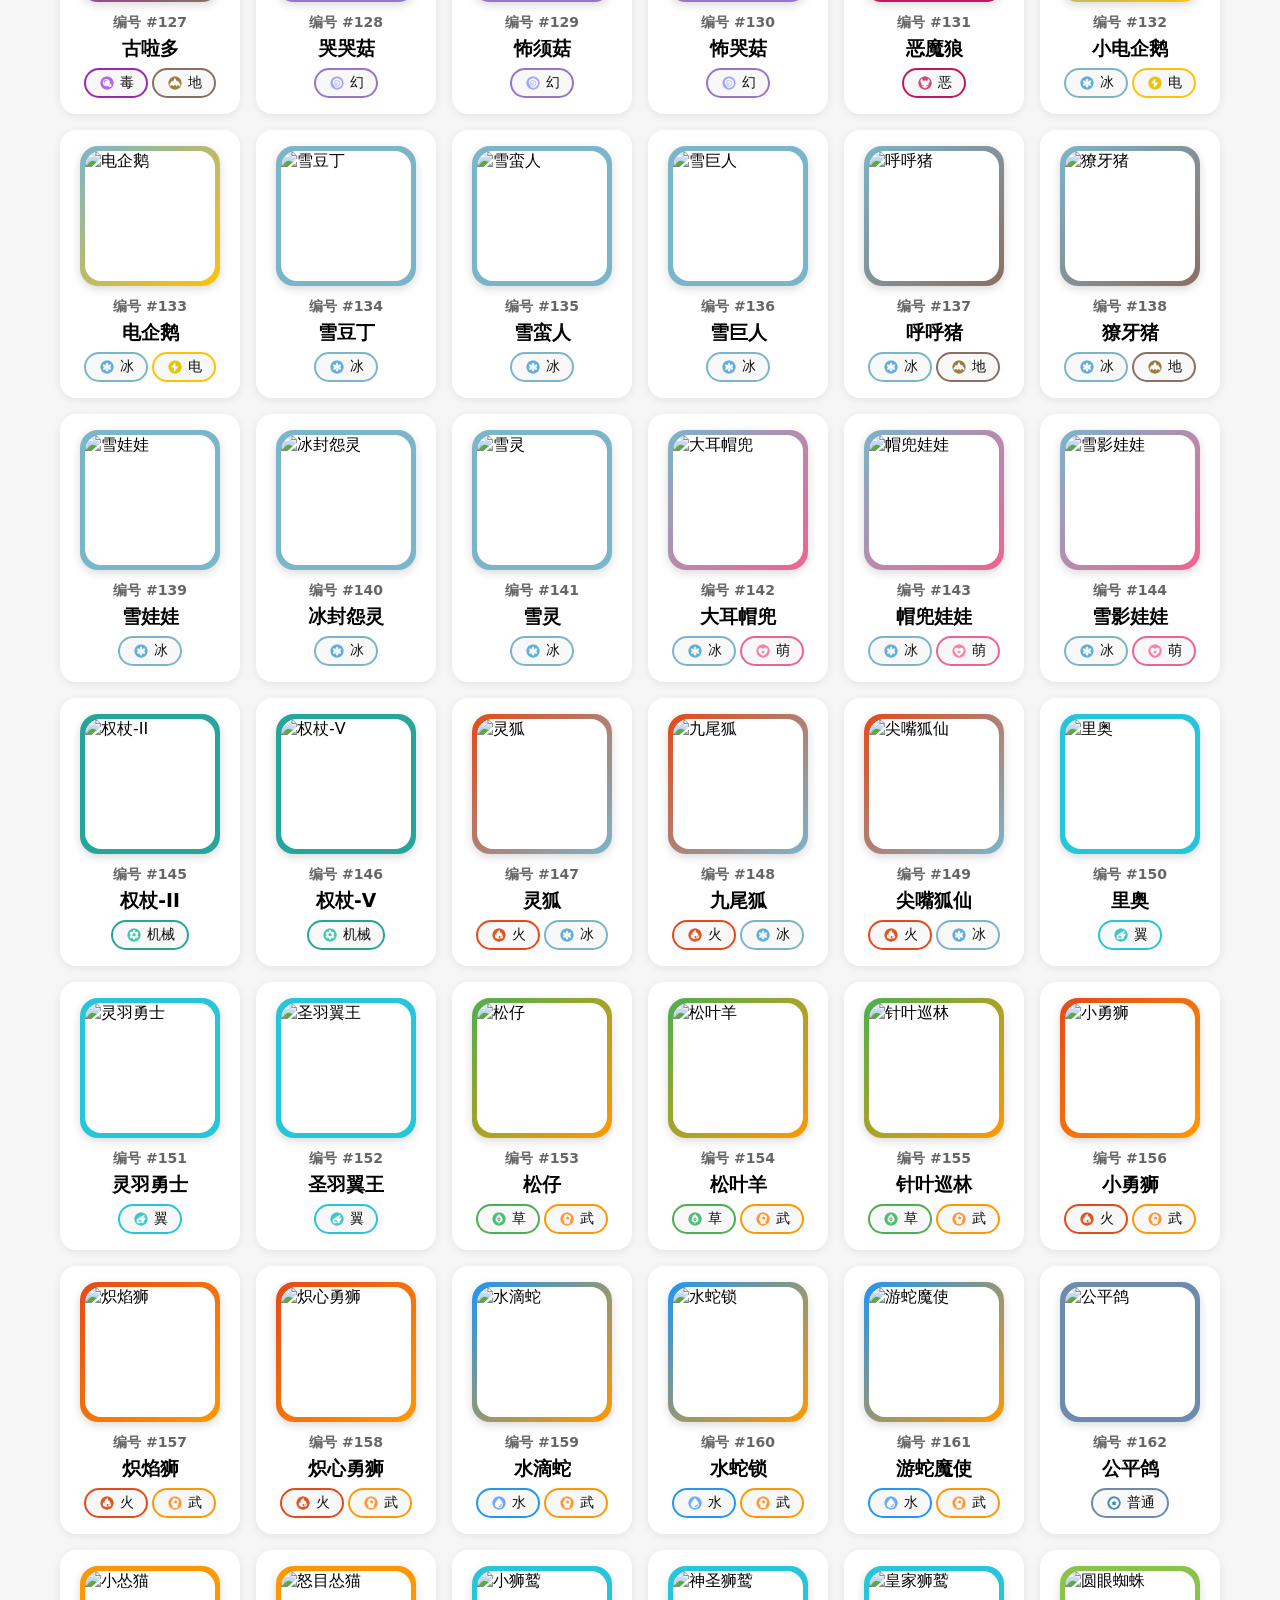
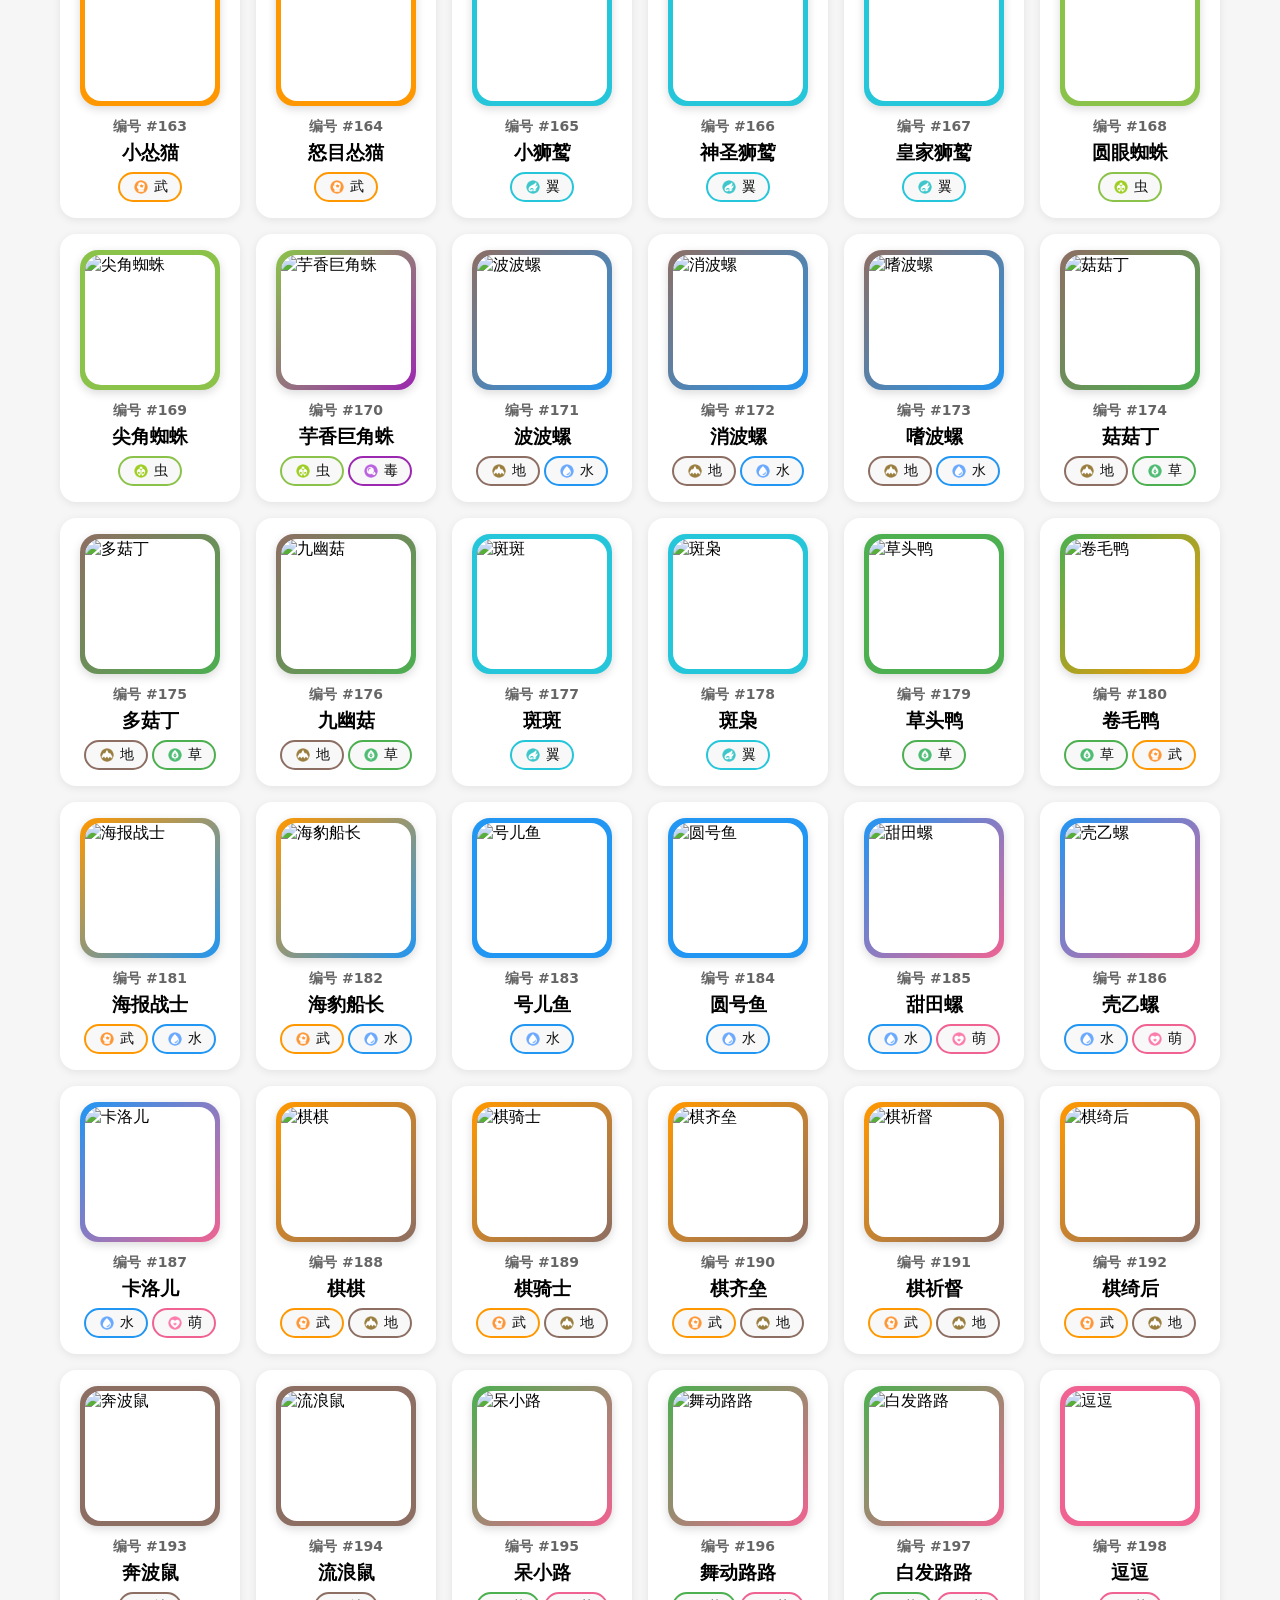
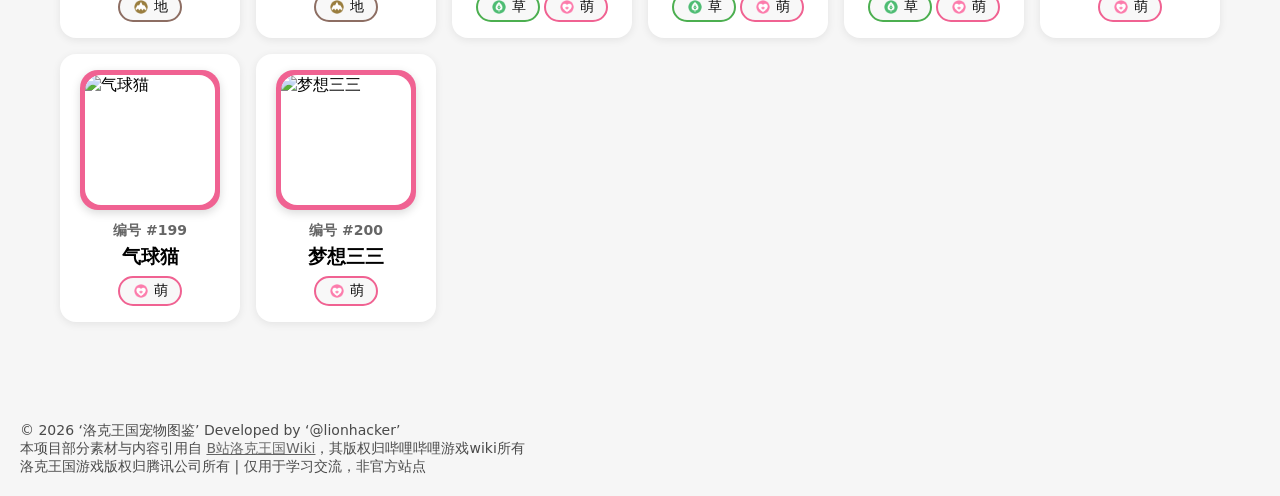
==== commit 56e288a7: "前一更新：补充天赋排序； 当前更新：替换数据源为https://lokewangguoshijie.com/；新增技能图鉴页面" ====
--- a/pet/index.html
+++ b/pet/index.html
@@ -21,6 +21,10 @@
     <button class="top-menu-btn" onclick="location.href='index.html'">
       <img src="public/leologo/pet_icon.png" class="menu-icon" alt="图鉴">
       宠物图鉴
+    </button>
+    <button class="top-menu-btn" onclick="location.href='skills.html'">
+      <img src="public/leologo/element_icon.png" class="menu-icon" alt="skills">
+      技能图鉴
     </button>
     <button class="top-menu-btn" onclick="location.href='weakness.html'">
        <img src="public/leologo/element_icon.png" class="menu-icon">属性克制
@@ -40,9 +44,23 @@
 <script src="load-pets.js"></script>
 
 <script>
-const petList = [...petList1, ...petList2, ...petList3, ...petList4, ...petList5, ...petList6, ...petList7, ...petList8, ...petList9, ...petList10,
-  ...petList11, ...petList12, ...petList13, ...petList14, ...petList15, ...petList16, ...petList17, ...petList18, ...petList19, ...petList20
-];
+const petList = (window.worldPetList && window.worldPetList.length)
+  ? window.worldPetList
+  : [...petList1, ...petList2, ...petList3, ...petList4, ...petList5, ...petList6, ...petList7, ...petList8, ...petList9, ...petList10,
+    ...petList11, ...petList12, ...petList13, ...petList14, ...petList15, ...petList16, ...petList17, ...petList18, ...petList19, ...petList20
+  ];
+
+function getPetCardImage(pet) {
+  return pet.image || pet.avatar || `public/images/${pet.id}.png`;
+}
+
+function getPetLinkId(pet) {
+  return encodeURIComponent(String(pet.id ?? pet.no ?? pet.name));
+}
+
+function getPetDisplayNo(pet) {
+  return pet.no || `#${pet.id}`;
+}
 
 let currentFilter = "全部";
 let currentSort = { field: null, dir: "desc" };
@@ -150,9 +168,9 @@
       : "";
     card.innerHTML = `
     <div class="avatar-box" style="background:${bg}">
-      <img class="avatar" src="public/images/${pet.id}.png" alt="${pet.name}">
+      <img class="avatar" src="${getPetCardImage(pet)}" alt="${pet.name}">
     </div>
-    <h4>编号 #${pet.id}</h4>
+    <h4>编号 ${getPetDisplayNo(pet)}</h4>
     <h3>${pet.name}</h3>
     ${statLabel}
     <div style="display:flex;gap:4px;justify-content:center;margin-top:6px;flex-wrap:wrap">
@@ -164,7 +182,7 @@
       `).join('')}
     </div>
   `;
-    card.onclick = () => location.href = `detail.html?id=${pet.id}`;
+    card.onclick = () => location.href = `detail.html?id=${getPetLinkId(pet)}`;
     grid.appendChild(card);
   });
 }
--- a/pet/style.css
+++ b/pet/style.css
@@ -64,6 +64,12 @@
   background: #f0f7ff;
 }
 
+.top-menu-btn.active {
+  background: #1976d2;
+  color: #fff;
+  box-shadow: 0 2px 8px rgba(25, 118, 210, 0.25);
+}
+
 .menu-icon {
     width: 20px;
     height: 20px;
@@ -249,6 +255,413 @@
     color: #1976d2;
     font-weight: bold;
     margin: 2px 0;
+}
+
+/* ====================================== */
+/* 技能图鉴页面 */
+/* ====================================== */
+.skill-catalog-shell {
+    display: flex;
+    flex-direction: column;
+    gap: 20px;
+}
+
+.skill-catalog-header {
+    display: flex;
+    justify-content: space-between;
+    align-items: flex-start;
+    gap: 16px;
+}
+
+.skill-catalog-header h2 {
+    font-size: 28px;
+    margin-bottom: 6px;
+}
+
+.skill-catalog-subtitle {
+    color: #5f6b7a;
+    font-size: 15px;
+}
+
+.skill-catalog-count {
+    background: #fff;
+    border: 1px solid #d9e2ec;
+    border-radius: 999px;
+    padding: 10px 16px;
+    font-size: 14px;
+    color: #284b63;
+    white-space: nowrap;
+}
+
+.skill-catalog-toolbar,
+.skill-detail-panel,
+.skill-empty-state {
+    background: #fff;
+    border-radius: 20px;
+    box-shadow: 0 8px 24px rgba(15, 23, 42, 0.08);
+    border: 1px solid #e4ebf3;
+}
+
+.skill-catalog-toolbar {
+    padding: 20px;
+}
+
+.skill-search-row {
+    margin-bottom: 18px;
+}
+
+.skill-search-input,
+.skill-select {
+    width: 100%;
+    min-height: 46px;
+    border-radius: 14px;
+    border: 1px solid #cfd8e3;
+    padding: 0 14px;
+    background: #fff;
+    color: #203040;
+    font-size: 14px;
+}
+
+.skill-search-input:focus,
+.skill-select:focus {
+    outline: none;
+    border-color: #1976d2;
+    box-shadow: 0 0 0 3px rgba(25, 118, 210, 0.14);
+}
+
+.skill-select-row {
+    display: grid;
+    grid-template-columns: repeat(3, minmax(0, 1fr));
+    gap: 12px;
+    margin-bottom: 18px;
+    align-items: end;
+}
+
+.skill-select-label {
+    display: block;
+    margin-bottom: 6px;
+    font-size: 13px;
+    color: #5f6b7a;
+}
+
+.skill-catalog-grid {
+    display: grid;
+    grid-template-columns: repeat(auto-fill, minmax(260px, 1fr));
+    gap: 16px;
+}
+
+.skill-card {
+    background: #fff;
+    border-radius: 18px;
+    border: 1px solid #dfe8f1;
+    box-shadow: 0 6px 20px rgba(15, 23, 42, 0.06);
+    padding: 18px;
+    cursor: pointer;
+    transition: transform .18s ease, box-shadow .18s ease, border-color .18s ease;
+}
+
+.skill-card:hover,
+.skill-card.active {
+    transform: translateY(-3px);
+    border-color: #1976d2;
+    box-shadow: 0 10px 28px rgba(25, 118, 210, 0.16);
+}
+
+.skill-card-top {
+    display: flex;
+    gap: 12px;
+    align-items: center;
+    margin-bottom: 14px;
+}
+
+.skill-card-title-group {
+    min-width: 0;
+}
+
+.skill-card-title-group h3 {
+    font-size: 18px;
+    margin-bottom: 4px;
+    color: #102030;
+}
+
+.skill-owner-count {
+    display: inline-flex;
+    align-items: center;
+    border-radius: 999px;
+    background: #eaf4ff;
+    color: #135ea8;
+    padding: 4px 10px;
+    font-size: 12px;
+    font-weight: 600;
+}
+
+.skill-owner-counts {
+    display: flex;
+    flex-wrap: wrap;
+    gap: 8px;
+}
+
+.skill-owner-count-secondary {
+    background: #eef7ec;
+    color: #2d6a34;
+}
+
+.skill-card-summary,
+.skill-detail-description {
+    color: #4d5b6b;
+    font-size: 14px;
+    line-height: 1.7;
+}
+
+.skill-meta-row {
+    display: flex;
+    flex-wrap: wrap;
+    gap: 8px;
+    margin-bottom: 12px;
+}
+
+.skill-chip {
+    display: inline-flex;
+    align-items: center;
+    gap: 4px;
+    border-radius: 999px;
+    border: 1px solid #d3dbe6;
+    background: #f7fafc;
+    color: #294055;
+    padding: 6px 10px;
+    font-size: 13px;
+}
+
+.skill-icon-box {
+    width: 64px;
+    height: 64px;
+    border-radius: 18px;
+    background: linear-gradient(135deg, #eef5ff, #f8fbff);
+    border: 1px solid #dbe7f2;
+    display: flex;
+    align-items: center;
+    justify-content: center;
+    flex-shrink: 0;
+    overflow: hidden;
+    position: relative;
+}
+
+.skill-icon-box.is-fallback::after {
+    content: attr(data-fallback);
+    font-size: 24px;
+    font-weight: 700;
+    color: #33506b;
+}
+
+.skill-card-icon,
+.skill-detail-icon {
+    width: 72px;
+    height: 72px;
+}
+
+.skill-detail-panel {
+    padding: 22px;
+}
+
+.skill-detail-head {
+    display: flex;
+    justify-content: space-between;
+    gap: 16px;
+    align-items: flex-start;
+    margin-bottom: 16px;
+}
+
+.skill-detail-main {
+    display: flex;
+    gap: 14px;
+    align-items: center;
+}
+
+.skill-detail-main h2 {
+    font-size: 24px;
+    margin-bottom: 10px;
+    color: #102030;
+}
+
+.skill-detail-close {
+    border: none;
+    border-radius: 12px;
+    background: #152d44;
+    color: #fff;
+    padding: 10px 14px;
+    cursor: pointer;
+}
+
+.skill-variant-note,
+.skill-universal-note {
+    margin-top: 16px;
+    border-radius: 14px;
+    padding: 14px 16px;
+    font-size: 14px;
+    line-height: 1.6;
+}
+
+.skill-variant-note {
+    background: #fff7e8;
+    border: 1px solid #ffd58a;
+    color: #925f00;
+}
+
+.skill-universal-note {
+    background: #eef7ec;
+    border: 1px solid #b8ddb0;
+    color: #2d6a34;
+}
+
+.skill-owner-section {
+    margin-top: 20px;
+}
+
+.skill-effect-grid {
+    display: grid;
+    grid-template-columns: repeat(2, minmax(0, 1fr));
+    gap: 14px;
+    margin-top: 12px;
+}
+
+.skill-effect-card {
+    border: 1px solid #dfe8f1;
+    border-radius: 18px;
+    background: #fff;
+    padding: 14px;
+}
+
+.skill-effect-title {
+    font-size: 14px;
+    font-weight: 700;
+    color: #203040;
+    margin-bottom: 10px;
+}
+
+.skill-effect-elements {
+    display: flex;
+    flex-wrap: wrap;
+    gap: 8px;
+}
+
+.skill-effect-empty {
+    color: #617282;
+    font-size: 13px;
+}
+
+.skill-owner-header {
+    display: flex;
+    justify-content: space-between;
+    gap: 12px;
+    align-items: center;
+    margin-bottom: 14px;
+    color: #203040;
+}
+
+.skill-owner-grid {
+    display: grid;
+    grid-template-columns: repeat(auto-fill, minmax(180px, 1fr));
+    gap: 14px;
+}
+
+.skill-owner-card {
+    border: 1px solid #dfe8f1;
+    border-radius: 18px;
+    background: #fff;
+    padding: 14px;
+    cursor: pointer;
+    transition: transform .18s ease, box-shadow .18s ease, border-color .18s ease;
+}
+
+.skill-owner-card:hover {
+    transform: translateY(-2px);
+    border-color: #1976d2;
+    box-shadow: 0 10px 22px rgba(25, 118, 210, 0.14);
+}
+
+.skill-owner-avatar {
+    margin-bottom: 10px;
+}
+
+.skill-owner-image {
+    width: 96px;
+    height: 96px;
+}
+
+.skill-owner-name {
+    font-size: 16px;
+    font-weight: 700;
+    color: #203040;
+    text-align: center;
+    margin-bottom: 8px;
+}
+
+.skill-owner-source-row {
+    display: flex;
+    justify-content: center;
+    flex-wrap: wrap;
+    gap: 6px;
+    margin-bottom: 10px;
+}
+
+.skill-source-badge {
+    display: inline-flex;
+    align-items: center;
+    justify-content: center;
+    padding: 4px 10px;
+    border-radius: 999px;
+    font-size: 12px;
+    font-weight: 700;
+    border: 1px solid transparent;
+    line-height: 1;
+}
+
+.skill-source-badge.is-bloodline {
+    background: #fff2f2;
+    color: #b42318;
+    border-color: #f5b2ab;
+}
+
+.skill-source-badge.is-own {
+    background: #eef7ff;
+    color: #135ea8;
+    border-color: #b6d8fb;
+}
+
+.skill-source-badge.is-skill-stone {
+    background: #f4f0ff;
+    color: #6f42c1;
+    border-color: #cdb8f6;
+}
+
+.skill-owner-elements {
+    display: flex;
+    gap: 6px;
+    justify-content: center;
+    flex-wrap: wrap;
+}
+
+.skill-owner-element {
+    font-size: 12px;
+    padding: 4px 8px;
+}
+
+.skill-empty-state {
+    padding: 24px;
+    text-align: center;
+    color: #617282;
+    font-size: 15px;
+}
+
+.sr-only {
+    position: absolute;
+    width: 1px;
+    height: 1px;
+    padding: 0;
+    margin: -1px;
+    overflow: hidden;
+    clip: rect(0, 0, 0, 0);
+    border: 0;
 }
 
 /* ====================================== */
@@ -635,6 +1048,39 @@
 /* 移动端响应式适配 */
 /* ====================================== */
 @media (max-width: 768px) {
+    .top-bar {
+        flex-direction: column;
+        align-items: flex-start;
+        gap: 12px;
+    }
+
+    .top-menu {
+        width: 100%;
+        flex-wrap: wrap;
+    }
+
+    .content {
+        padding: 12px;
+    }
+
+    .skill-catalog-header,
+    .skill-detail-head,
+    .skill-detail-main,
+    .skill-owner-header {
+        flex-direction: column;
+        align-items: flex-start;
+    }
+
+    .skill-select-row {
+        grid-template-columns: 1fr;
+    }
+
+    .skill-catalog-grid,
+    .skill-owner-grid,
+    .skill-effect-grid {
+        grid-template-columns: 1fr;
+    }
+
     .pet-layout {
         flex-direction: column;
         align-items: center;
@@ -663,4 +1109,4 @@
     .weakness-right {
         width: 100%;
     }
-}+}
